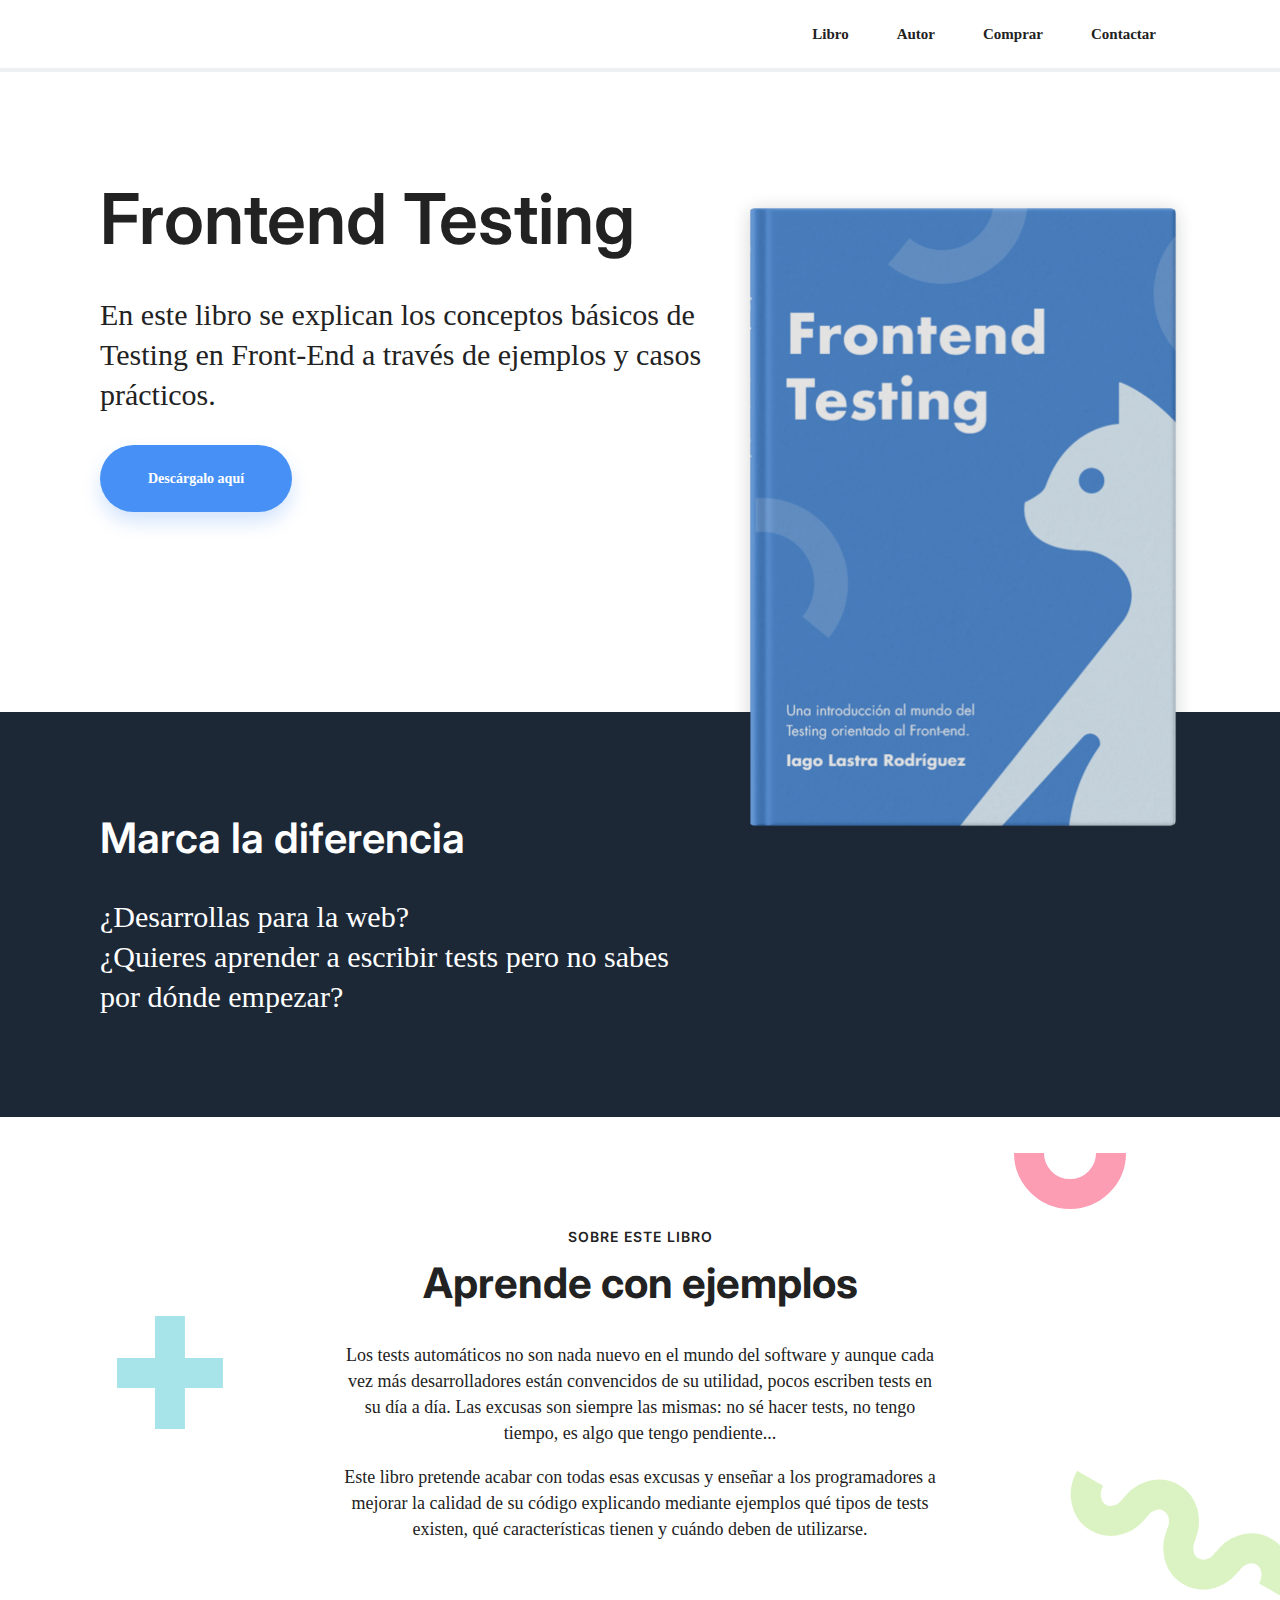
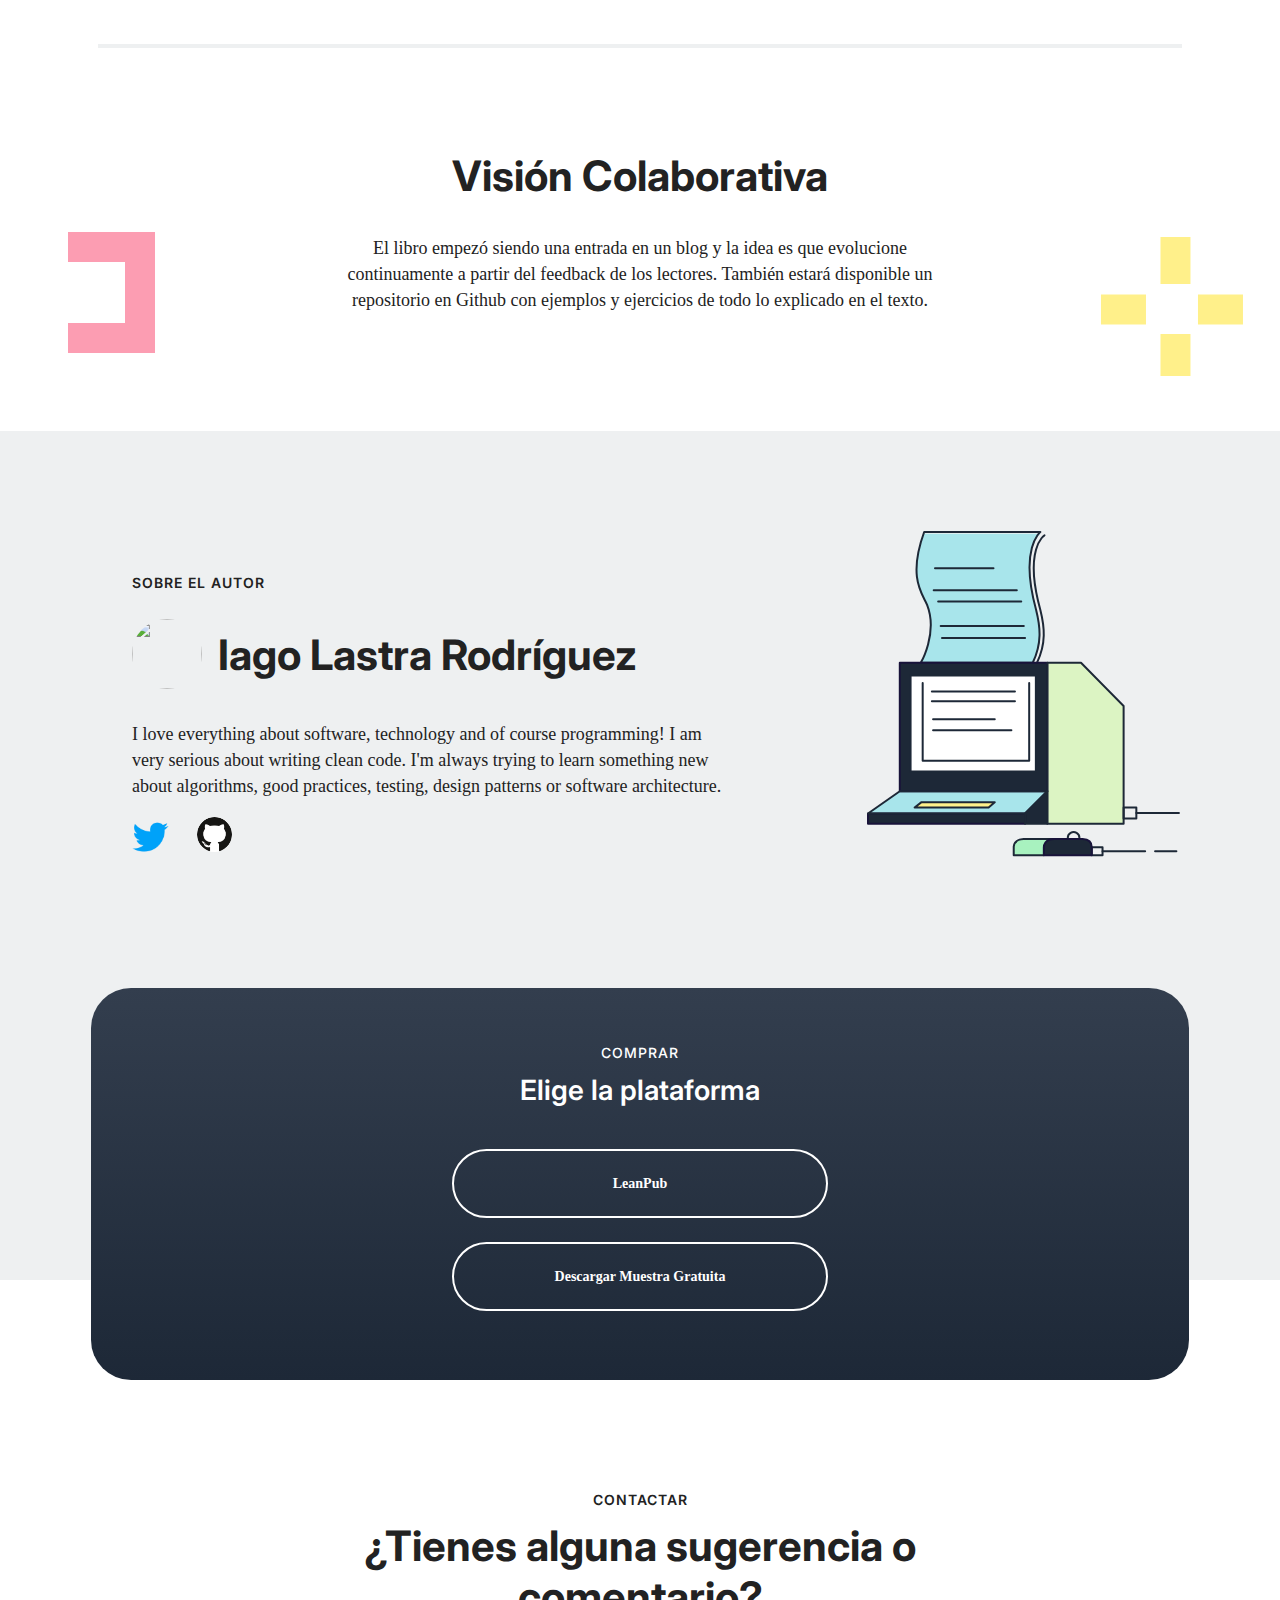
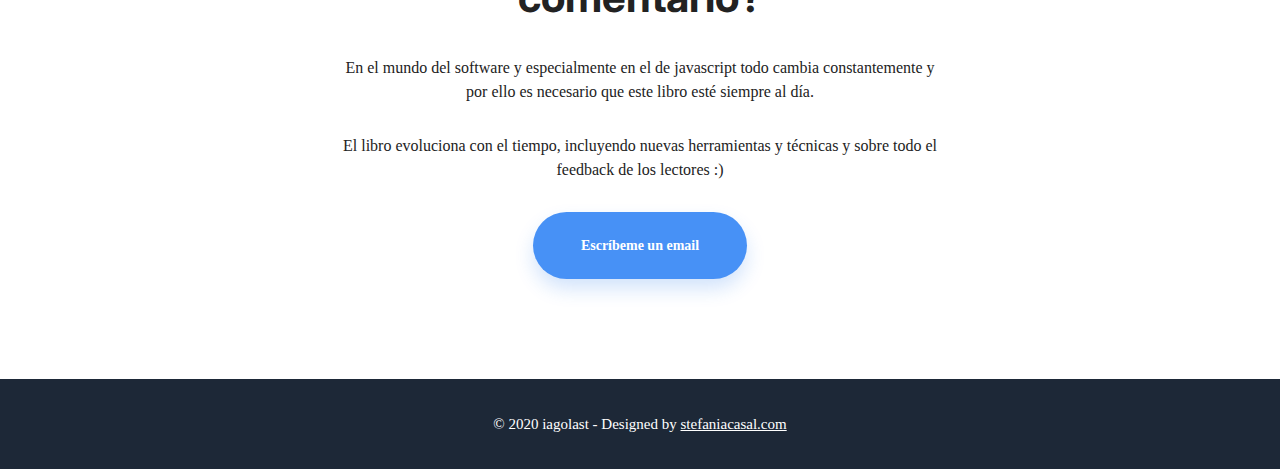
==== index.html @ b60ef5c8 "fix: Style issues" ====
<!DOCTYPE html>
<html lang="en">

<head>
    <meta charset="UTF-8">
    <meta name="viewport" content="width=device-width, initial-scale=1.0">
    <title>Frontend Testing</title>
    <link href="//allfont.es/allfont.css?fonts=futura-bold" rel="stylesheet" type="text/css" />
    <link href="//db.onlinewebfonts.com/c/331ec49c0d78e469c42c1d814dd45838?family=Avenir+Book" rel="stylesheet"
        type="text/css" />
    <link href="//fonts.googleapis.com/css2?family=Inter:wght@400;500;600;700&display=swap" rel="stylesheet">
    <meta name="description"
        content="¿Quieres aprender a escribir tests pero no sabes por dónde empezar? ¡Este es tu Libro!">
    <meta name=”robots” content="index, follow">

    <meta name="twitter:card" content="summary_large_image">
    <meta name="twitter:site" content="@iagolast">
    <meta name="twitter:creator" content="@iagolast">
    <meta name="twitter:title" content="Frontend Testing">
    <meta name="twitter:description"
        content="¿Quieres aprender a escribir tests pero no sabes por dónde empezar? ¡Este es tu Libro!">
    <meta name="twitter:image" content="/image.png">
    <meta name="theme-color" content="#24a855">
    <!--  -->
    <link rel="apple-touch-icon" sizes="57x57" href="/icons/apple-icon-57x57.png">
    <link rel="apple-touch-icon" sizes="60x60" href="/icons/apple-icon-60x60.png">
    <link rel="apple-touch-icon" sizes="72x72" href="/icons/apple-icon-72x72.png">
    <link rel="apple-touch-icon" sizes="76x76" href="/icons/apple-icon-76x76.png">
    <link rel="apple-touch-icon" sizes="114x114" href="/icons/apple-icon-114x114.png">
    <link rel="apple-touch-icon" sizes="120x120" href="/icons/apple-icon-120x120.png">
    <link rel="apple-touch-icon" sizes="144x144" href="/icons/apple-icon-144x144.png">
    <link rel="apple-touch-icon" sizes="152x152" href="/icons/apple-icon-152x152.png">
    <link rel="apple-touch-icon" sizes="180x180" href="/icons/apple-icon-180x180.png">
    <link rel="icon" type="image/png" sizes="192x192" href="/icons/android-icon-192x192.png">
    <link rel="icon" type="image/png" sizes="32x32" href="/icons/favicon-32x32.png">
    <link rel="icon" type="image/png" sizes="96x96" href="/icons/favicon-96x96.png">
    <link rel="icon" type="image/png" sizes="16x16" href="/icons/favicon-16x16.png">
    <!--  -->
    <meta property="og:title" content="Frontend Testing" />
    <meta property="og:site_name" content="Frontend Testing" />
    <meta property="og:description"
        content="¿Quieres aprender a escribir tests pero no sabes por dónde empezar? ¡Este es tu Libro!" />
    <meta property="og:image" content="/image.png">


    <style>
        body {
            position: relative;
            margin: 0;
            transition: all .2s;
        }

        header {
            border-bottom: 4px solid #EEF0F1;
        }

        header nav ul {
            padding: 0;
            margin: 0;
            display: flex;
            justify-content: flex-end;
            list-style: none;
        }

        header nav ul li a {
            color: #222;
            font-family: "Avenir Book";
            font-size: 12px;
            font-weight: 900;
            letter-spacing: 1px;
            line-height: 16px;
            padding: 24px;


        }

        section {
            color: #222;
            position: relative;
            padding: 100px 32px;
        }

        a {
            text-decoration: none;
            display: inline-block;
        }

        h2 {
            margin: 0;
            font-size: 28px;
            letter-spacing: 0;
            line-height: 34px;
            text-align: center;
            font-family: 'Inter', sans-serif;
            font-weight: 700
        }

        section.dark {
            background: #1D2837;
            color: #fff;
        }

        .wrapper {
            position: relative;
            margin: auto;
            max-width: 1080px;
        }

        section.light {
            color: #222;
            text-align: center;
        }

        section.light span {
            text-transform: uppercase;
            font-size: 14px;
            letter-spacing: 1px;
            line-height: 40px;
            font-weight: 600;
            font-family: 'Inter', sans-serif;
        }

        section.light h2 {
            font-family: 'Inter', sans-serif;
        }

        section.light p {
            font-family: "Avenir Book";
            font-size: 18px;
            font-weight: 300;
            letter-spacing: 0;
            line-height: 26px;
            text-align: center;
        }

        .First {
            text-align: center;
        }

        .First h1 {
            margin: 0;
            font-family: 'Inter', sans-serif;
            font-size: 50px;
            letter-spacing: 0;
            line-height: 60px;
            font-weight: 600;
        }

        .First_book {
            display: none;
        }

        .First p {
            font-family: "Avenir Book";
            font-size: 22px;
            font-weight: 300;
            letter-spacing: 0;
            line-height: 34px;
        }

        .First_Buttons {
            align-items: center;
            display: flex;
            justify-content: center;
        }

        .First_Button {
            border-radius: 54.5px;
            padding: 24px 48px;
            background-color: #4791F6;
            box-shadow: 0 10px 20px -1px rgba(20, 110, 233, 0.2);
            color: #FFFFFF;
            font-family: "Avenir Book";
            font-size: 14px;
            font-weight: 900;
            letter-spacing: 0;
            line-height: 19px;
        }

        .First_Button:hover {
            box-shadow: 0 10px 20px -1px rgba(20, 110, 233, 0.2);
        }

        .Second {
            padding-top: 0;
            text-align: center;
        }

        h2 {
            font-family: 'Inter', sans-serif;
            font-size: 42px;
            letter-spacing: 0;
            line-height: 51px;
            margin-bottom: 34px;
        }

        .Second_book {
            position: relative;
            top: -60px;
            max-width: 300px;
            margin: auto;
        }

        .Second_book img {
            display: block;
            margin: auto;
            width: 100%;
            height: auto;
        }

        .Second p {
            font-family: "Avenir Book";
            font-size: 16px;
            font-weight: 300;
            letter-spacing: 0;
            line-height: 24px;
            margin: 0;
        }

        .About img {
            display: none;
        }

        .About hr {
            margin: auto;
            max-width: 1080px;
            border: 2px solid #EEF0F1;
            margin: 102px auto;
        }

        .Author {
            background: #EEF0F1;
            color: #222;
            padding: 100px 0 0 0;
        }

        .Author .Info {
            padding: 32px;
        }

        .Author_data {
            display: flex;
            align-items: center;
            margin: 16px 0 32px 0;
        }

        .Author span {
            font-family: 'Inter', sans-serif;
            font-size: 14px;
            font-weight: 600;
            letter-spacing: 1px;
            line-height: 40px;
            text-transform: uppercase;
        }

        .Author_avatar {
            border-radius: 50%;
            display: inline-block;
            margin-right: 16px;
        }

        .Author_name {
            color: #222222;
            font-family: Inter;
            font-size: 42px;
            letter-spacing: 0;
            line-height: 53px;
            margin: auto 0;
        }

        .Author p {
            font-family: Avenir;
            font-size: 18px;
            font-weight: 300;
            letter-spacing: 0;
            line-height: 26px;
        }

        .Author img[src="img/info.svg"] {
            display: none;
        }

        .Author_social a {
            text-decoration: none;
            margin-right: 24px;
        }

        .Buy {
            padding: 45px 0;
            text-align: center;
            color: white;
            position: relative;
            max-width: 1098px;
            background: linear-gradient(180deg, #333E4E 0%, #1D2837 100%);
            margin: auto;
            bottom: -100px;
            z-index: 1;
        }

        .Buy span {
            text-transform: uppercase;

            font-size: 14px;
            letter-spacing: 1px;
            line-height: 40px;
            font-weight: 500;
        }

        .Buy h2 {
            font-family: 'Inter', sans-serif;
            font-size: 28px;
            letter-spacing: 0;
            line-height: 34px;
            font-weight: 600;
        }

        .Buy_buttons {
            margin-top: 42px;
        }

        .Buy_button {
            display: block;
            padding: 23px;
            border: 2px solid #FFFFFF;
            border-radius: 54.5px;
            color: #FFFFFF;
            font-family: Avenir;
            font-size: 14px;
            font-weight: 600;
            letter-spacing: 0;
            line-height: 19px;
            cursor: pointer;
            margin: 24px auto;
            max-width: 240px;
        }

        .Contact {
            padding-top: 200px;
            text-align: center;
        }

        .Contact span {
            display: block;
            text-transform: uppercase;
            font-size: 14px;
            letter-spacing: 1px;
            line-height: 40px;
            font-weight: 600;
            font-family: 'Inter', sans-serif;
        }

        .Contact p {
            font-family: "Avenir Book";
            font-size: 16px;
            font-weight: 300;
            letter-spacing: 0;
            line-height: 24px;
            margin: 30px auto;
        }

        footer {
            color: #fff;
            background: #1D2837;
            text-align: center;
            padding: 32px;
            font-family: Avenir;
            font-size: 15px;
            font-weight: 300;
            letter-spacing: 0;
            line-height: 26px;
        }

        footer a {
            color: #fff;
            text-decoration: underline;
        }

        @media all and (min-width: 1100px) {
            section {
                padding: 100px 48px;
            }

            .column {
                max-width: 600px;
            }

            header nav ul li a {
                font-size: 15px;
                font-weight: 900;
                letter-spacing: 0;
                line-height: 20px;
            }

            .First {
                text-align: left;
                padding-bottom: 100px;
            }

            .First h1 {
                font-size: 70px;
                line-height: 93px;
            }

            .First_Buttons {
                justify-content: flex-start;
            }

            .First {
                position: relative;
                /* display: flex; */
            }

            .First h1 {
                margin: 0;
            }

            .First p {
                font-size: 30px;
                line-height: 40px;
            }

            .First_info {
                max-width: 620px;
            }

            .First_book {
                display: flex;
                justify-content: center;
                flex: 1;
                margin: auto;
                position: absolute;
                top: 50px;
                right: 0;
                z-index: 1;
                max-width: 466px;
                margin: -16px;
            }

            .First_book img {
                display: block;
                margin: -16px;
                width: 100%;
                height: auto;
            }

            .Second {
                padding-top: 100px;
                text-align: left;
            }

            .Second h2 {
                text-align: left;
                font-weight: 600;
                font-size: 42px;
                line-height: 51px;
            }

            .Second p {
                font-size: 30px;
                font-weight: 300;
                letter-spacing: 0;
                line-height: 40px;
            }

            .Second_book {
                display: none;
            }

            .Author {
                padding: 100px 0 0 0;
            }

            .Buy {
                border-radius: 40px;
            }

            .About .column {
                margin: auto;
            }

            .About .wrapper {
                position: relative;
            }

            .About img {
                display: initial;
                position: absolute;
            }

            .About img[src="img/1.svg"] {
                right: -128px;
                bottom: -64px;
            }

            .About img[src="img/2.svg"] {
                top: -64px;
                right: 54px;
            }

            .About img[src="img/3.svg"] {
                left: 16px;
                top: 30%;
            }

            .About img[src="img/4.svg"] {
                left: -32px;
                top: 50%;
            }

            .About img[src="img/5.svg"] {
                right: -64px;
                bottom: -64px;
            }

            .Buy_button {
                padding: 23px 66px;
            }

            .Author img[src="img/info.svg"] {
                display: initial;
                position: absolute;
                right: 0;
                top: 0;
            }
        }
    </style>
</head>

<body>
    <header>
        <nav class="wrapper">
            <ul>
                <li><a href="#libro">Libro</a></li>
                <li><a href="#autor">Autor</a></li>
                <li><a href="#comprar">Comprar</a></li>
                <li><a href="#contactar">Contactar</a></li>
            </ul>
        </nav>
    </header>
    <!-- First -->
    <section id="libro" class="First">
        <div class="First wrapper">
            <div class="First_info">
                <h1> Frontend Testing</h1>
                <p>
                    En este libro se explican los conceptos básicos de Testing en Front-End a través de ejemplos y casos
                    prácticos.
                </p>
                <div class="First_Buttons">
                    <a href="//leanpub.com/frontend-testing" target="_blank" class="First_Button">
                        Descárgalo aquí
                    </a>
                </div>
                <div class="First_book">
                    <img width="466" height="656" src="img/coverx2.png" alt="" />
                </div>
            </div>
    </section>
    <!--  -->
    <section class="Second dark">
        <div class="wrapper">
            <div class="column">
                <div class="Second_book">
                    <img width="466" height="656" src="img/coverx2.png" alt="" />
                </div>

                <h2>Marca la diferencia</h2>
                <p>
                    ¿Desarrollas para la web?
                </p>

                <p>
                    ¿Quieres aprender a escribir tests pero no sabes por dónde empezar?
                </p>
            </div>
        </div>
    </section>
    <!-- About -->
    <section class="About light">
        <!--  -->
        <div class="wrapper">
            <div class="column">
                <span> Sobre este libro</span>
                <h2>
                    Aprende con ejemplos
                </h2>

                <p>
                    Los tests automáticos no son nada nuevo en el mundo del software y aunque cada vez más
                    desarrolladores
                    están
                    convencidos de su utilidad, pocos escriben tests en su día a día. Las excusas son siempre las
                    mismas: no
                    sé
                    hacer tests, no tengo tiempo, es algo que tengo pendiente...
                </p>

                <p>
                    Este libro pretende acabar con todas esas excusas y enseñar a los programadores a mejorar la calidad
                    de su código explicando mediante ejemplos qué tipos de tests existen, qué características tienen y
                    cuándo
                    deben de utilizarse.
                </p>

                <img src="img/1.svg" alt="" />
                <img src="img/2.svg" alt="" />
                <img src="img/3.svg" alt="" />

            </div>
        </div>
        <hr>
        <!--  -->
        <div class="wrapper">
            <div class="column">
                <h2>Visión Colaborativa</h2>
                <p>
                    El libro empezó siendo una entrada en un blog y la idea es que evolucione continuamente a partir del
                    feedback de los lectores. También estará disponible un repositorio en Github con ejemplos y
                    ejercicios
                    de todo lo explicado en el texto.
                </p>

                <img src="img/4.svg" alt="" />
                <img src="img/5.svg" alt="" />
            </div>
        </div>
    </section>
    <!-- Author -->
    <section id="autor" class="Author">
        <div class="wrapper">
            <div class="Info column">
                <span> Sobre el Autor</span>
                <div class="Author_data">
                    <img width="70" height="70" alt="" class="Author_avatar"
                        src="https://pbs.twimg.com/profile_images/1237886646369976321/Y-3wc_KP_400x400.jpg" />
                    <h2 class="Author_name"> Iago Lastra Rodríguez</h2>
                </div>
                <p>
                    I love everything about software, technology and of course programming! I am very serious about
                    writing clean code. I'm always trying to learn something new about algorithms, good practices,
                    testing, design patterns or software architecture.
                </p>
                <div class="Author_social">
                    <a target="_blank" href="//twitter.com/iagolast">
                        <img alt="Twitter" src="img/twitter.svg" />
                    </a>
                    <a target="_blank" href="//iagolast.github.io">
                        <img alt="Github" src="img/github.svg" />
                    </a>
                </div>
            </div>
            <img src="img/info.svg" alt="" />
        </div>

        <div id="comprar" class="Buy">
            <span> Comprar </span>
            <h2> Elige la plataforma</h2>
            <div class="Buy_buttons">
                <!-- <a class="Buy_button"> Amazon (Comming soon)</a> -->
                <a href="//leanpub.com/frontend-testing" target="_blank" class="Buy_button"> LeanPub</a>
                <a href="http://samples.leanpub.com/frontend-testing-sample.pdf" class="Buy_button">
                    Descargar Muestra Gratuita
                </a>
            </div>
        </div>
    </section>
    <!--  -->
    <section id="contactar" class="Contact">
        <div class="wrapper column">
            <span> Contactar </span>
            <h2>
                ¿Tienes alguna sugerencia o comentario?
            </h2>
            <p>
                En el mundo del software y especialmente en el de javascript todo cambia constantemente y por ello es
                necesario que este libro esté siempre al día.
            </p>

            <p>
                El libro evoluciona con el tiempo, incluyendo nuevas herramientas y técnicas y sobre todo el feedback de
                los lectores :)
            </p>
            <a class="First_Button" href="mailto:info@frontend-testing.org"> Escríbeme un email </a>
        </div>
    </section>

    <footer>
        <span> © 2020 iagolast - </span>
        <span>
            Designed by
            <a href="//stefaniacasal.com" target="_blank"> stefaniacasal.com</a>
        </span>

    </footer>


</body>

</html>
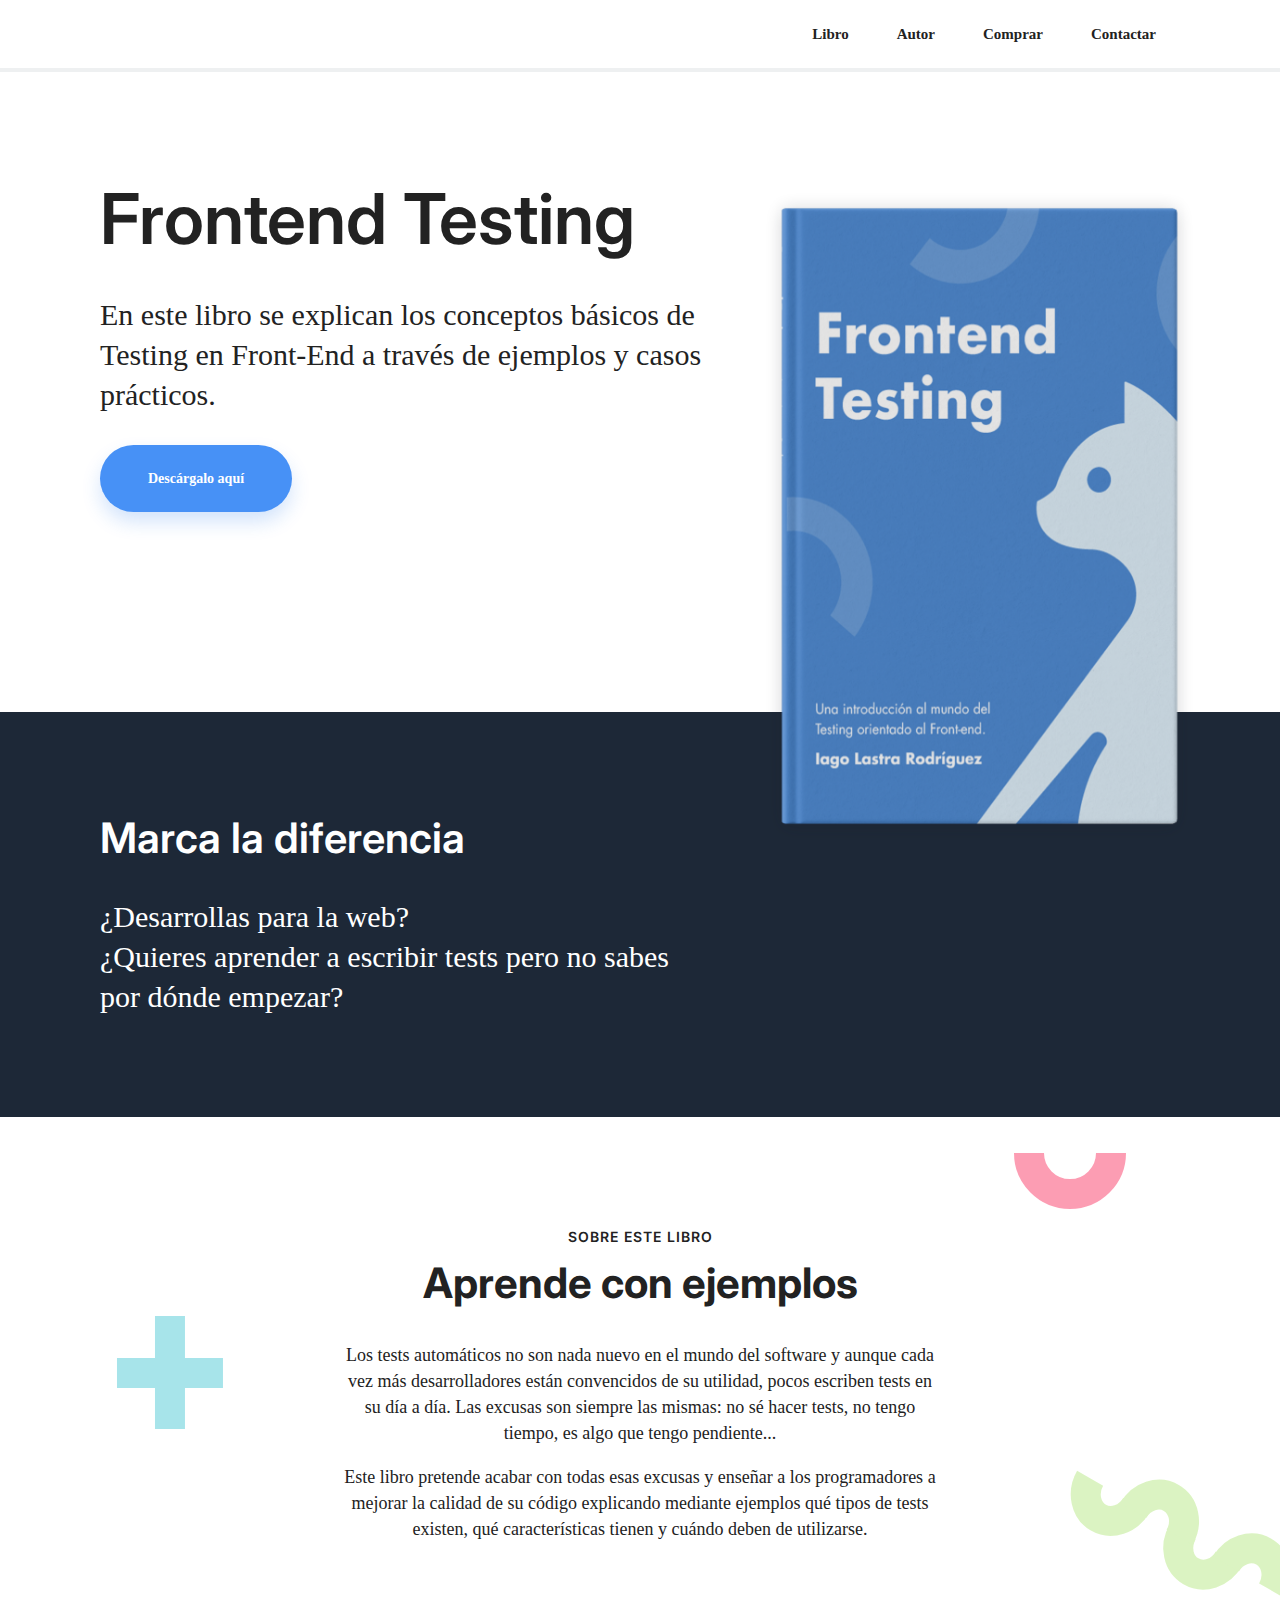
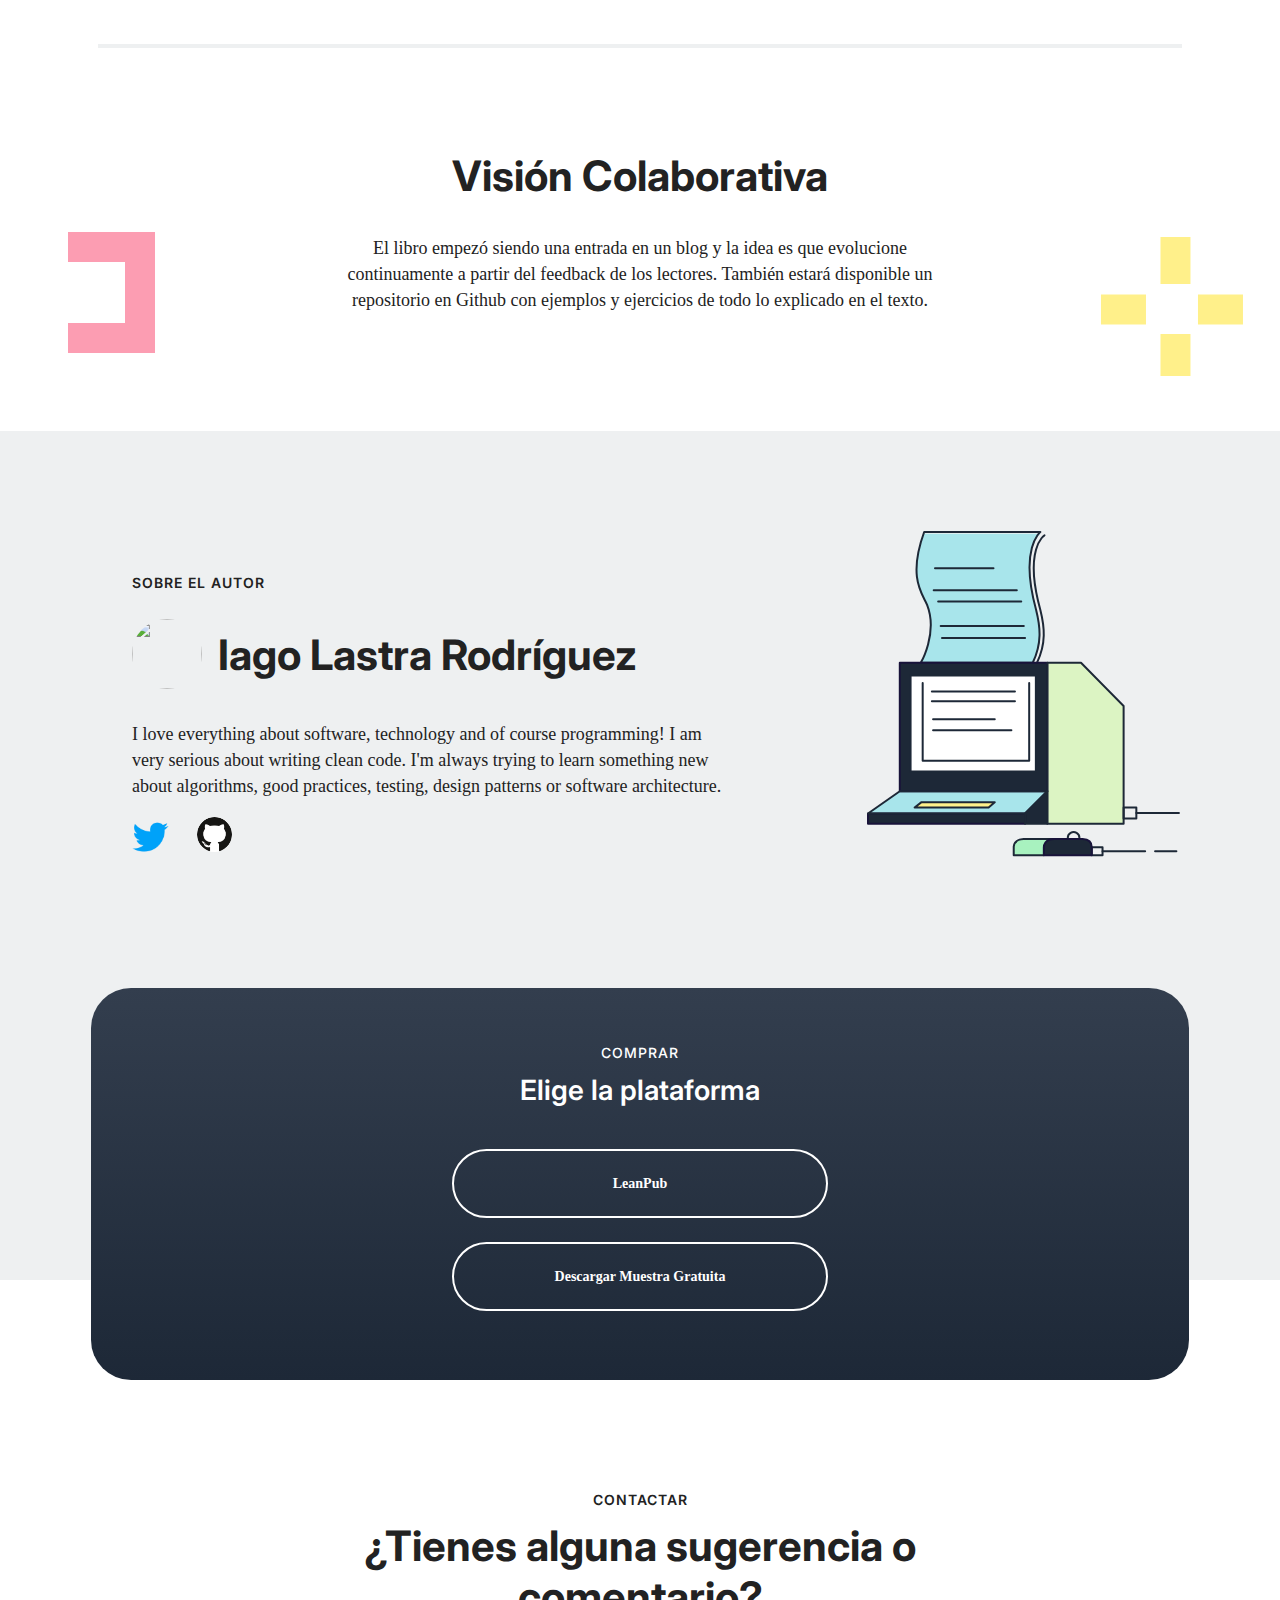
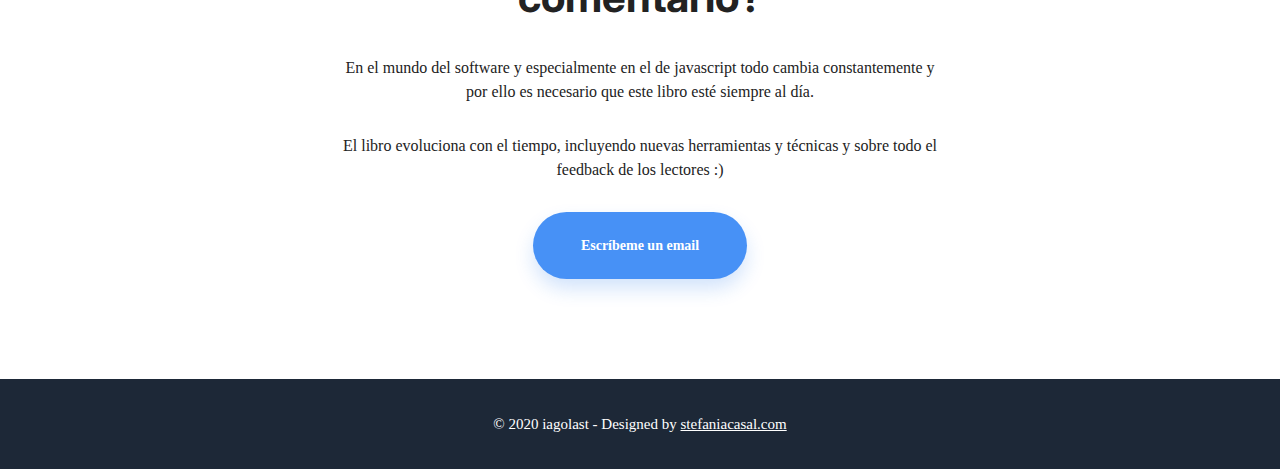
==== commit fc67a04c: "fix: Preview book" ====
--- a/index.html
+++ b/index.html
@@ -5,7 +5,7 @@
     <meta charset="UTF-8">
     <meta name="viewport" content="width=device-width, initial-scale=1.0">
     <title>Frontend Testing</title>
-    <link href="//allfont.es/allfont.css?fonts=futura-bold" rel="stylesheet" type="text/css" />
+    <link href="https://allfont.es/allfont.css?fonts=futura-bold" rel="stylesheet" type="text/css" />
     <link href="//db.onlinewebfonts.com/c/331ec49c0d78e469c42c1d814dd45838?family=Avenir+Book" rel="stylesheet"
         type="text/css" />
     <link href="//fonts.googleapis.com/css2?family=Inter:wght@400;500;600;700&display=swap" rel="stylesheet">
@@ -19,7 +19,7 @@
     <meta name="twitter:title" content="Frontend Testing">
     <meta name="twitter:description"
         content="¿Quieres aprender a escribir tests pero no sabes por dónde empezar? ¡Este es tu Libro!">
-    <meta name="twitter:image" content="/image.png">
+    <meta name="twitter:image" content="https://frontend-testing.org/image.png">
     <meta name="theme-color" content="#24a855">
     <!--  -->
     <link rel="apple-touch-icon" sizes="57x57" href="/icons/apple-icon-57x57.png">
@@ -40,7 +40,7 @@
     <meta property="og:site_name" content="Frontend Testing" />
     <meta property="og:description"
         content="¿Quieres aprender a escribir tests pero no sabes por dónde empezar? ¡Este es tu Libro!" />
-    <meta property="og:image" content="/image.png">
+    <meta property="og:image" content="https://frontend-testing.org/image.png">
 
 
     <style>
@@ -440,7 +440,6 @@
                 display: block;
                 margin: -16px;
                 width: 100%;
-                height: auto;
             }
 
             .Second {
@@ -547,7 +546,7 @@
                     prácticos.
                 </p>
                 <div class="First_Buttons">
-                    <a href="//leanpub.com/frontend-testing" target="_blank" class="First_Button">
+                    <a href="//leanpub.com/frontend-testing" rel="noopener" target="_blank" class="First_Button">
                         Descárgalo aquí
                     </a>
                 </div>
@@ -641,10 +640,10 @@
                     testing, design patterns or software architecture.
                 </p>
                 <div class="Author_social">
-                    <a target="_blank" href="//twitter.com/iagolast">
+                    <a rel="noopener" target="_blank" href="//twitter.com/iagolast">
                         <img alt="Twitter" src="img/twitter.svg" />
                     </a>
-                    <a target="_blank" href="//iagolast.github.io">
+                    <a rel="noopener" target="_blank" href="//iagolast.github.io">
                         <img alt="Github" src="img/github.svg" />
                     </a>
                 </div>
@@ -657,8 +656,8 @@
             <h2> Elige la plataforma</h2>
             <div class="Buy_buttons">
                 <!-- <a class="Buy_button"> Amazon (Comming soon)</a> -->
-                <a href="//leanpub.com/frontend-testing" target="_blank" class="Buy_button"> LeanPub</a>
-                <a href="http://samples.leanpub.com/frontend-testing-sample.pdf" class="Buy_button">
+                <a rel="noopener" href="//leanpub.com/frontend-testing" target="_blank" class="Buy_button"> LeanPub</a>
+                <a rel="noopener" href="http://samples.leanpub.com/frontend-testing-sample.pdf" class="Buy_button">
                     Descargar Muestra Gratuita
                 </a>
             </div>
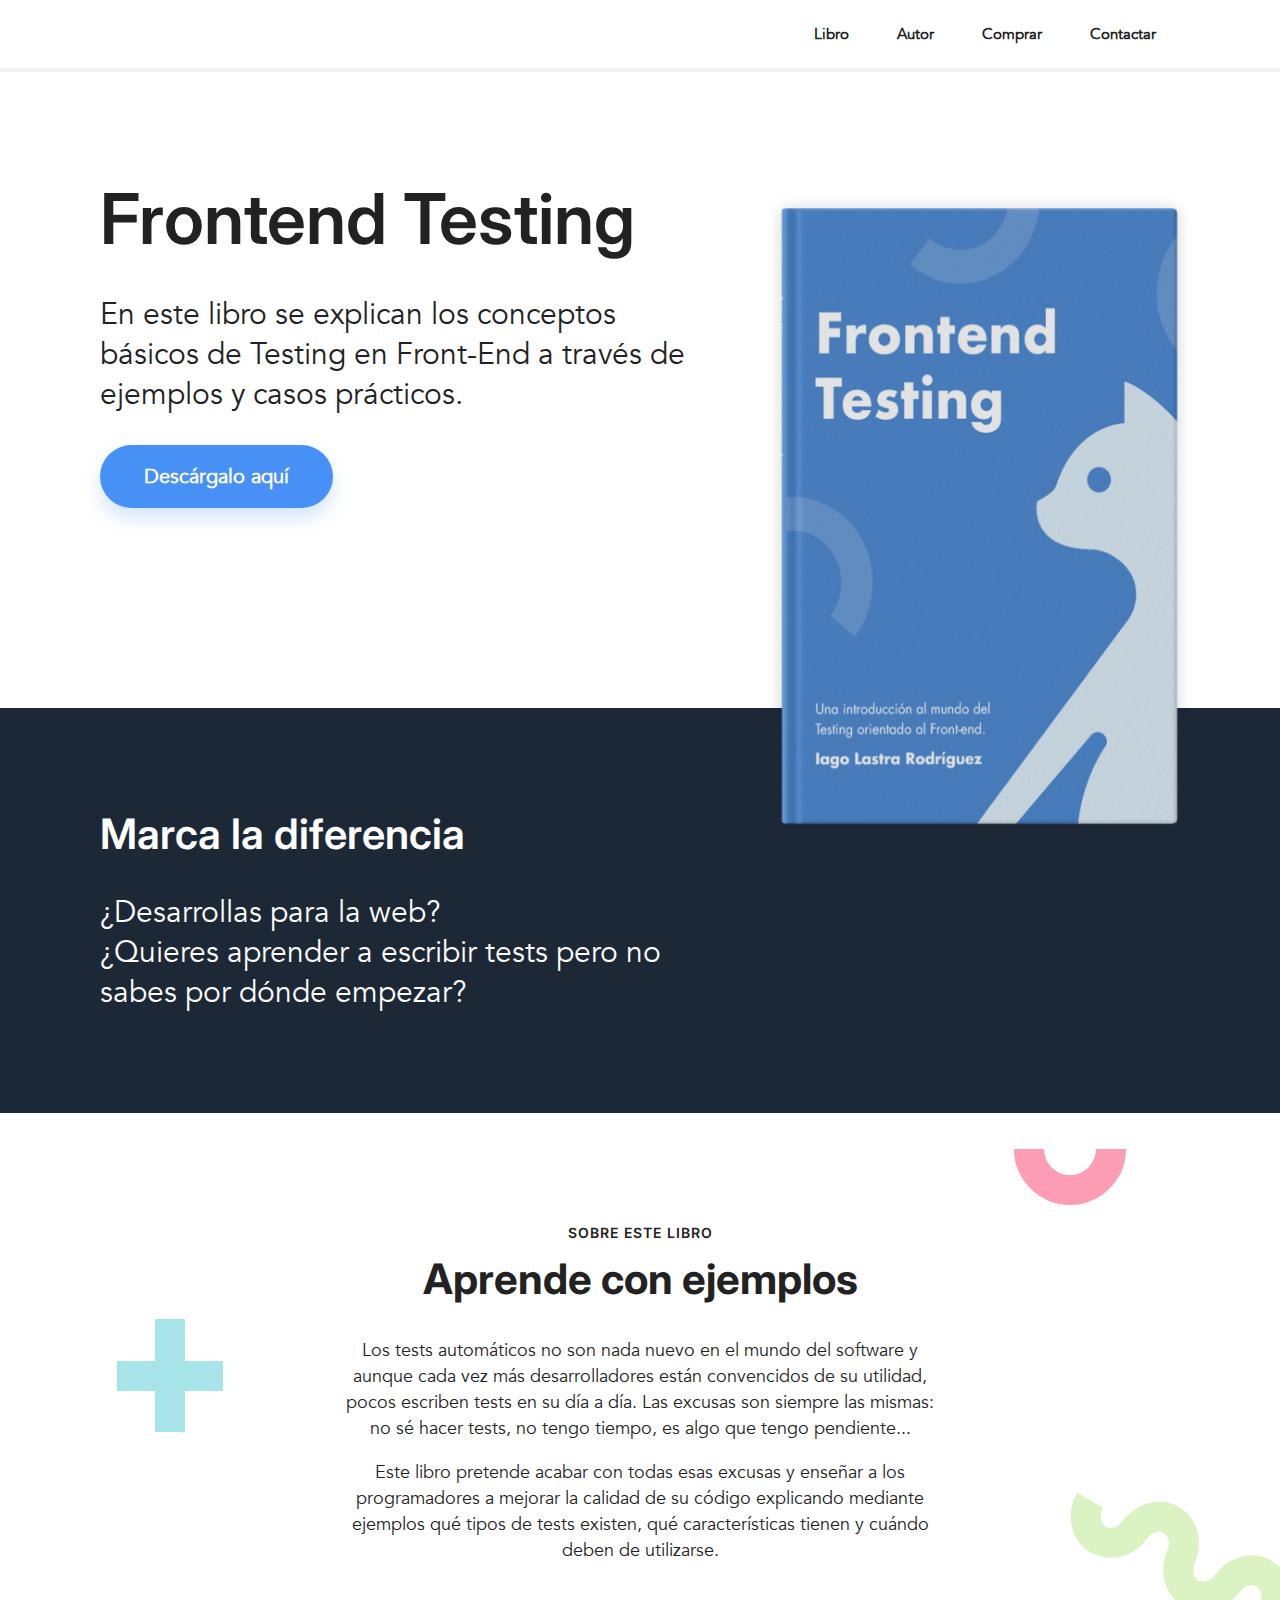
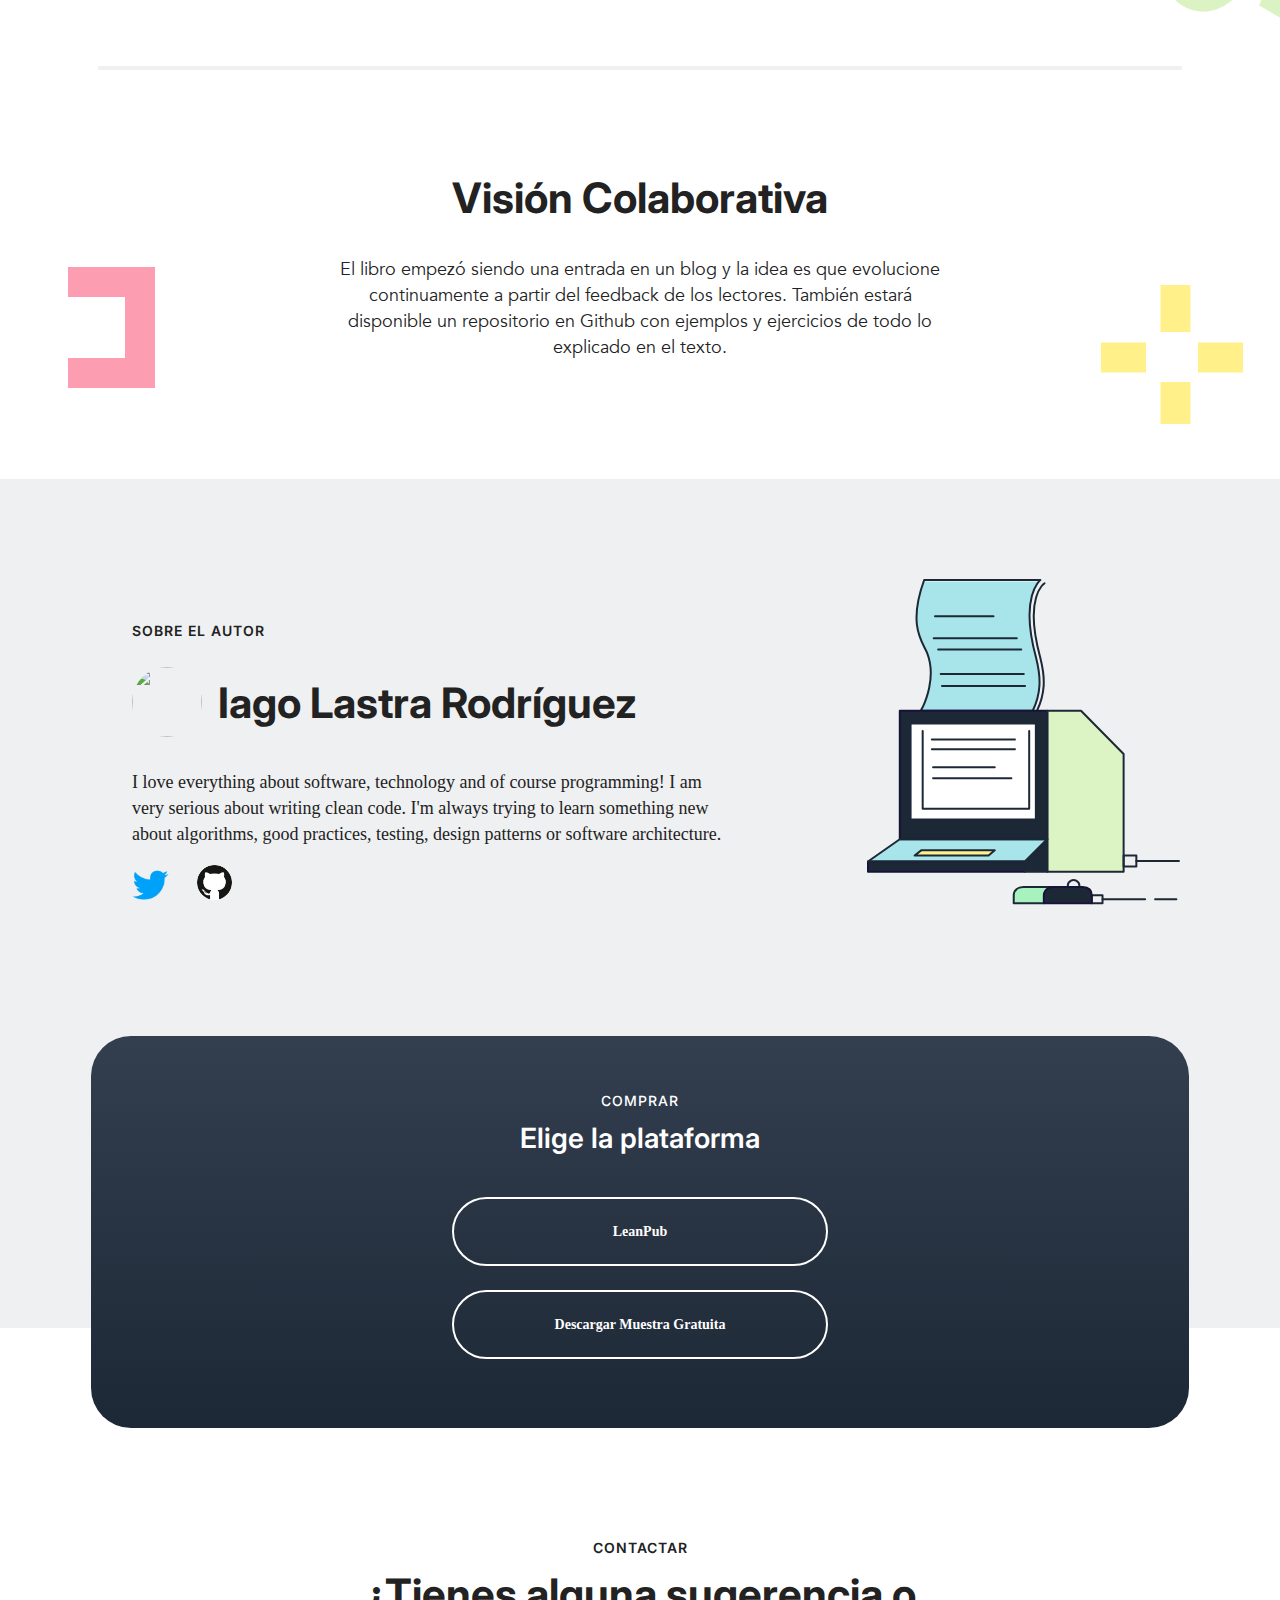
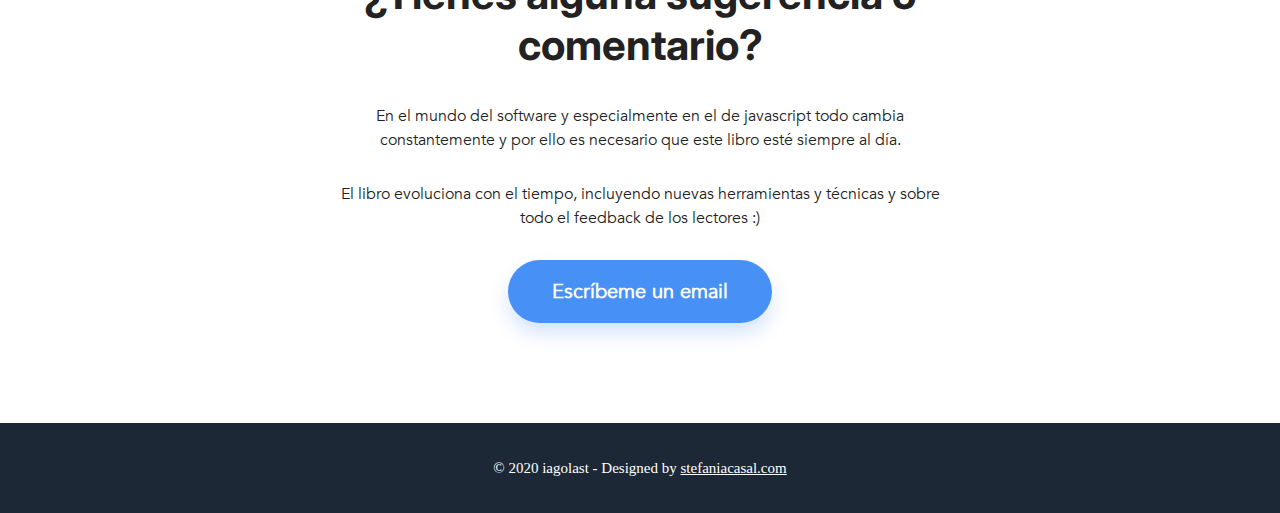
==== commit 33f93c87: "fix: Performance" ====
--- a/index.html
+++ b/index.html
@@ -5,10 +5,9 @@
     <meta charset="UTF-8">
     <meta name="viewport" content="width=device-width, initial-scale=1.0">
     <title>Frontend Testing</title>
-    <link href="https://allfont.es/allfont.css?fonts=futura-bold" rel="stylesheet" type="text/css" />
-    <link href="//db.onlinewebfonts.com/c/331ec49c0d78e469c42c1d814dd45838?family=Avenir+Book" rel="stylesheet"
-        type="text/css" />
-    <link href="//fonts.googleapis.com/css2?family=Inter:wght@400;500;600;700&display=swap" rel="stylesheet">
+    <link rel="preload" href="img/coverx2.png" as="image" />
+    <link href="fonts/Avenir.css" rel="stylesheet" type="text/css" />
+    <link href="https://fonts.googleapis.com/css2?family=Inter:wght@400;500;600;700&display=swap" rel="stylesheet">
     <meta name="description"
         content="¿Quieres aprender a escribir tests pero no sabes por dónde empezar? ¡Este es tu Libro!">
     <meta name=”robots” content="index, follow">
@@ -166,12 +165,12 @@
 
         .First_Button {
             border-radius: 54.5px;
-            padding: 24px 48px;
+            padding: 22px 44px;
             background-color: #4791F6;
             box-shadow: 0 10px 20px -1px rgba(20, 110, 233, 0.2);
             color: #FFFFFF;
             font-family: "Avenir Book";
-            font-size: 14px;
+            font-size: 20px;
             font-weight: 900;
             letter-spacing: 0;
             line-height: 19px;
@@ -546,7 +545,7 @@
                     prácticos.
                 </p>
                 <div class="First_Buttons">
-                    <a href="//leanpub.com/frontend-testing" rel="noopener" target="_blank" class="First_Button">
+                    <a href="https://leanpub.com/frontend-testing" rel="noopener" target="_blank" class="First_Button">
                         Descárgalo aquí
                     </a>
                 </div>
@@ -601,9 +600,9 @@
                     deben de utilizarse.
                 </p>
 
-                <img src="img/1.svg" alt="" />
-                <img src="img/2.svg" alt="" />
-                <img src="img/3.svg" alt="" />
+                <img loading="lazy" src="img/1.svg" alt="" />
+                <img loading="lazy" src="img/2.svg" alt="" />
+                <img loading="lazy" src="img/3.svg" alt="" />
 
             </div>
         </div>
@@ -619,8 +618,8 @@
                     de todo lo explicado en el texto.
                 </p>
 
-                <img src="img/4.svg" alt="" />
-                <img src="img/5.svg" alt="" />
+                <img loading="lazy" src="img/4.svg" alt="" />
+                <img loading="lazy" src="img/5.svg" alt="" />
             </div>
         </div>
     </section>
@@ -630,7 +629,7 @@
             <div class="Info column">
                 <span> Sobre el Autor</span>
                 <div class="Author_data">
-                    <img width="70" height="70" alt="" class="Author_avatar"
+                    <img loading="lazy" width="70" height="70" alt="" class="Author_avatar"
                         src="https://pbs.twimg.com/profile_images/1237886646369976321/Y-3wc_KP_400x400.jpg" />
                     <h2 class="Author_name"> Iago Lastra Rodríguez</h2>
                 </div>
@@ -640,15 +639,15 @@
                     testing, design patterns or software architecture.
                 </p>
                 <div class="Author_social">
-                    <a rel="noopener" target="_blank" href="//twitter.com/iagolast">
-                        <img alt="Twitter" src="img/twitter.svg" />
+                    <a rel="noopener" target="_blank" href="https://twitter.com/iagolast">
+                        <img width="37" height="30" loading="lazy" alt="Twitter" src="img/twitter.svg" />
                     </a>
-                    <a rel="noopener" target="_blank" href="//iagolast.github.io">
-                        <img alt="Github" src="img/github.svg" />
+                    <a rel="noopener" target="_blank" href="https://iagolast.github.io">
+                        <img width="35" height="35" alt="Github" src="img/github.svg" />
                     </a>
                 </div>
             </div>
-            <img src="img/info.svg" alt="" />
+            <img loading="lazy" src="img/info.svg" alt="" />
         </div>
 
         <div id="comprar" class="Buy">
@@ -656,8 +655,8 @@
             <h2> Elige la plataforma</h2>
             <div class="Buy_buttons">
                 <!-- <a class="Buy_button"> Amazon (Comming soon)</a> -->
-                <a rel="noopener" href="//leanpub.com/frontend-testing" target="_blank" class="Buy_button"> LeanPub</a>
-                <a rel="noopener" href="http://samples.leanpub.com/frontend-testing-sample.pdf" class="Buy_button">
+                <a rel="noopener" href="https://leanpub.com/frontend-testing" target="_blank" class="Buy_button"> LeanPub</a>
+                <a rel="noopener" href="https://samples.leanpub.com/frontend-testing-sample.pdf" class="Buy_button">
                     Descargar Muestra Gratuita
                 </a>
             </div>
@@ -687,7 +686,7 @@
         <span> © 2020 iagolast - </span>
         <span>
             Designed by
-            <a href="//stefaniacasal.com" target="_blank"> stefaniacasal.com</a>
+            <a rel="noopener noreferrer" href="https://stefaniacasal.com" target="_blank"> stefaniacasal.com</a>
         </span>
 
     </footer>
--- a/fonts/Avenir.css
+++ b/fonts/Avenir.css
@@ -0,0 +1,7 @@
+@font-face {
+  font-family: "Avenir Book";
+  font-display: swap;
+  src: url("./avenir.eot") format("embedded-opentype"),
+    url("./avenir.woff2") format("woff2"), url("./avenir.woff") format("woff"),
+    url("./avenir.ttf") format("truetype");
+}
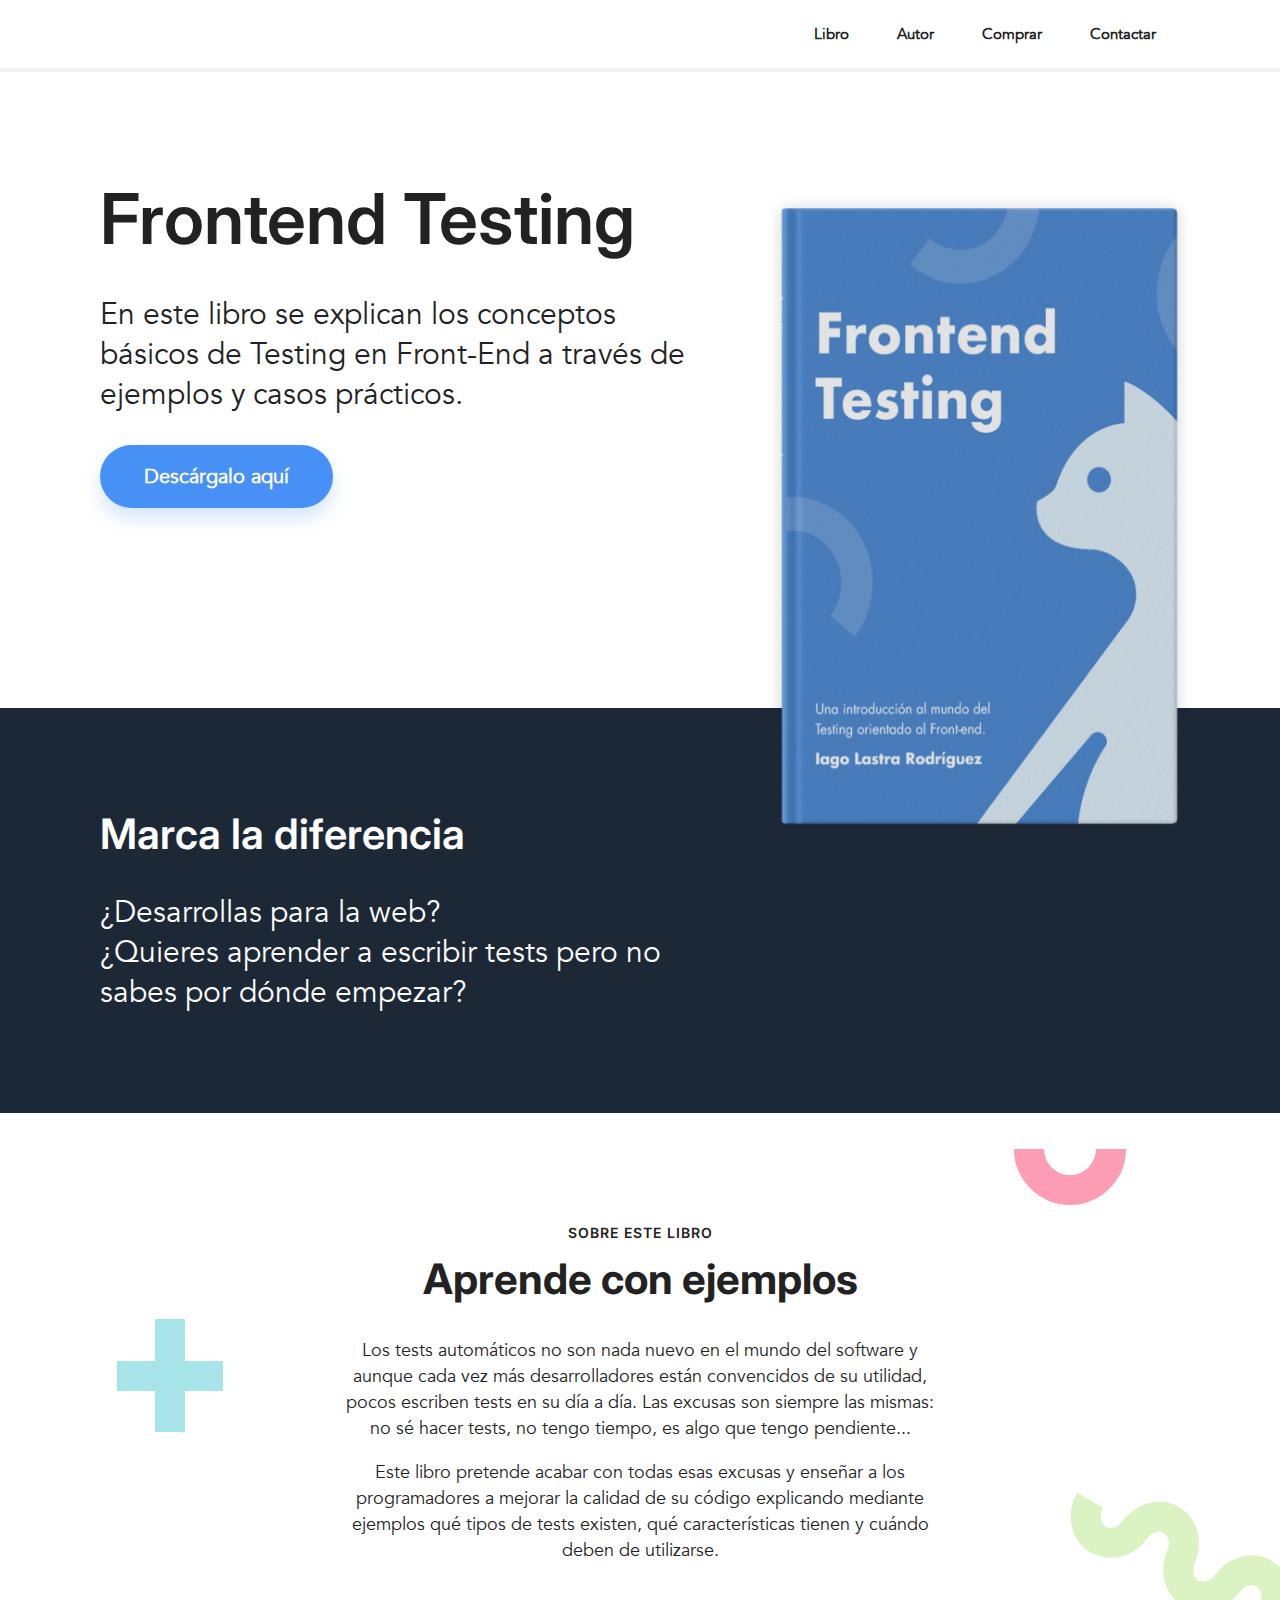
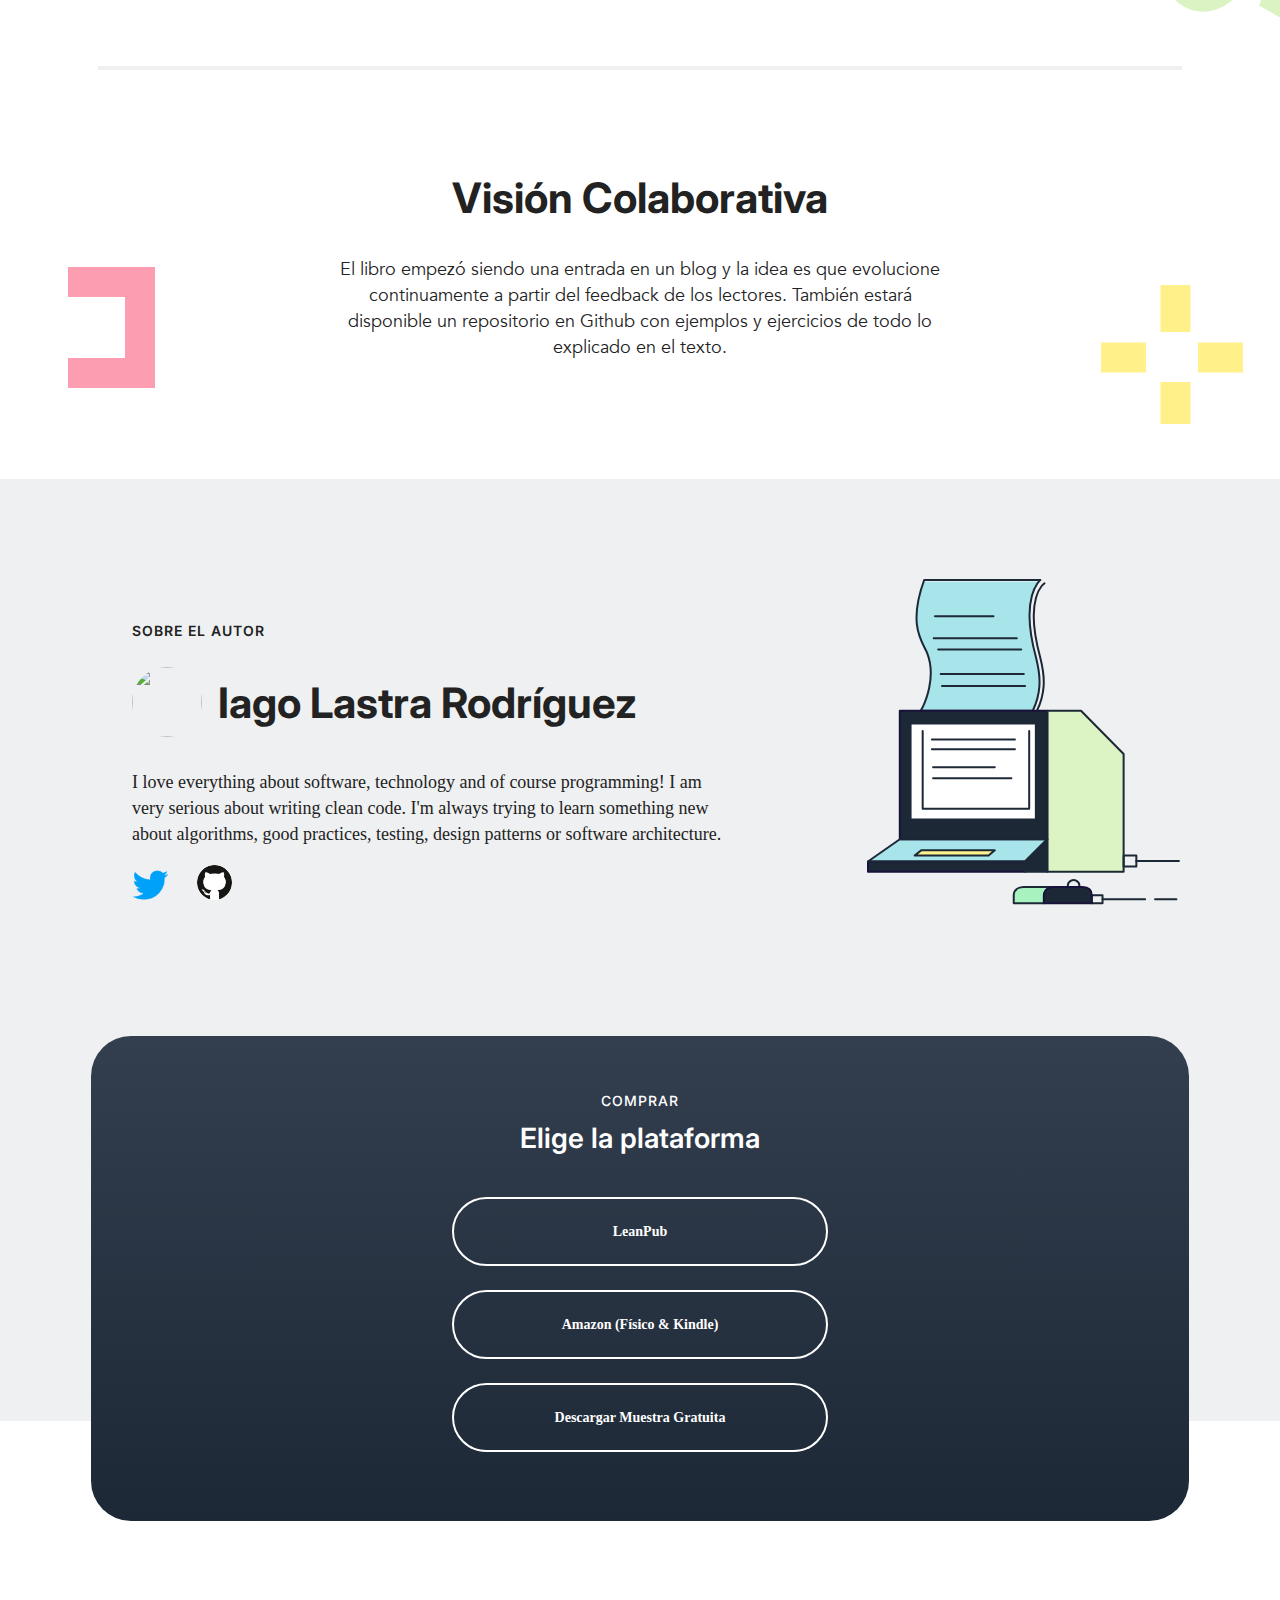
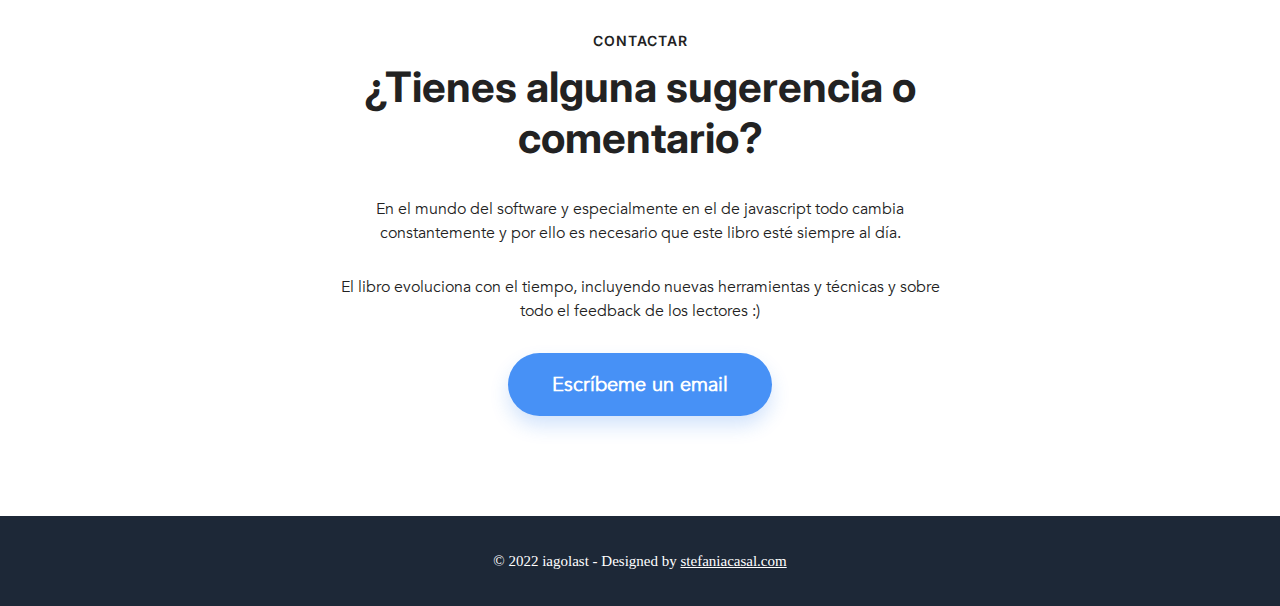
==== commit 245a11ef: "feat: Add blog" ====
--- a/index.html
+++ b/index.html
@@ -11,7 +11,6 @@
     <meta name="description"
         content="¿Quieres aprender a escribir tests pero no sabes por dónde empezar? ¡Este es tu Libro!">
     <meta name=”robots” content="index, follow">
-
     <meta name="twitter:card" content="summary_large_image">
     <meta name="twitter:site" content="@iagolast">
     <meta name="twitter:creator" content="@iagolast">
@@ -20,7 +19,6 @@
         content="¿Quieres aprender a escribir tests pero no sabes por dónde empezar? ¡Este es tu Libro!">
     <meta name="twitter:image" content="https://frontend-testing.org/image.png">
     <meta name="theme-color" content="#24a855">
-    <!--  -->
     <link rel="apple-touch-icon" sizes="57x57" href="/icons/apple-icon-57x57.png">
     <link rel="apple-touch-icon" sizes="60x60" href="/icons/apple-icon-60x60.png">
     <link rel="apple-touch-icon" sizes="72x72" href="/icons/apple-icon-72x72.png">
@@ -34,13 +32,11 @@
     <link rel="icon" type="image/png" sizes="32x32" href="/icons/favicon-32x32.png">
     <link rel="icon" type="image/png" sizes="96x96" href="/icons/favicon-96x96.png">
     <link rel="icon" type="image/png" sizes="16x16" href="/icons/favicon-16x16.png">
-    <!--  -->
     <meta property="og:title" content="Frontend Testing" />
     <meta property="og:site_name" content="Frontend Testing" />
     <meta property="og:description"
         content="¿Quieres aprender a escribir tests pero no sabes por dónde empezar? ¡Este es tu Libro!" />
     <meta property="og:image" content="https://frontend-testing.org/image.png">
-
 
     <style>
         body {
@@ -630,7 +626,7 @@
                 <span> Sobre el Autor</span>
                 <div class="Author_data">
                     <img loading="lazy" width="70" height="70" alt="" class="Author_avatar"
-                        src="https://pbs.twimg.com/profile_images/1237886646369976321/Y-3wc_KP_400x400.jpg" />
+                        src="https://github.com/iagolast.png" />
                     <h2 class="Author_name"> Iago Lastra Rodríguez</h2>
                 </div>
                 <p>
@@ -655,7 +651,13 @@
             <h2> Elige la plataforma</h2>
             <div class="Buy_buttons">
                 <!-- <a class="Buy_button"> Amazon (Comming soon)</a> -->
-                <a rel="noopener" href="https://leanpub.com/frontend-testing" target="_blank" class="Buy_button"> LeanPub</a>
+                <a rel="noopener" href="https://leanpub.com/frontend-testing" target="_blank" class="Buy_button">
+                    LeanPub</a>
+
+                <a rel="noopener" href="https://www.amazon.es/Frontend-Testing-Iago-Lastra/dp/B0959MMDCQ"
+                    target="_blank" class="Buy_button">
+                    Amazon (Físico & Kindle)</a>
+
                 <a rel="noopener" href="https://samples.leanpub.com/frontend-testing-sample.pdf" class="Buy_button">
                     Descargar Muestra Gratuita
                 </a>
@@ -683,7 +685,7 @@
     </section>
 
     <footer>
-        <span> © 2020 iagolast - </span>
+        <span> © 2022 iagolast - </span>
         <span>
             Designed by
             <a rel="noopener noreferrer" href="https://stefaniacasal.com" target="_blank"> stefaniacasal.com</a>
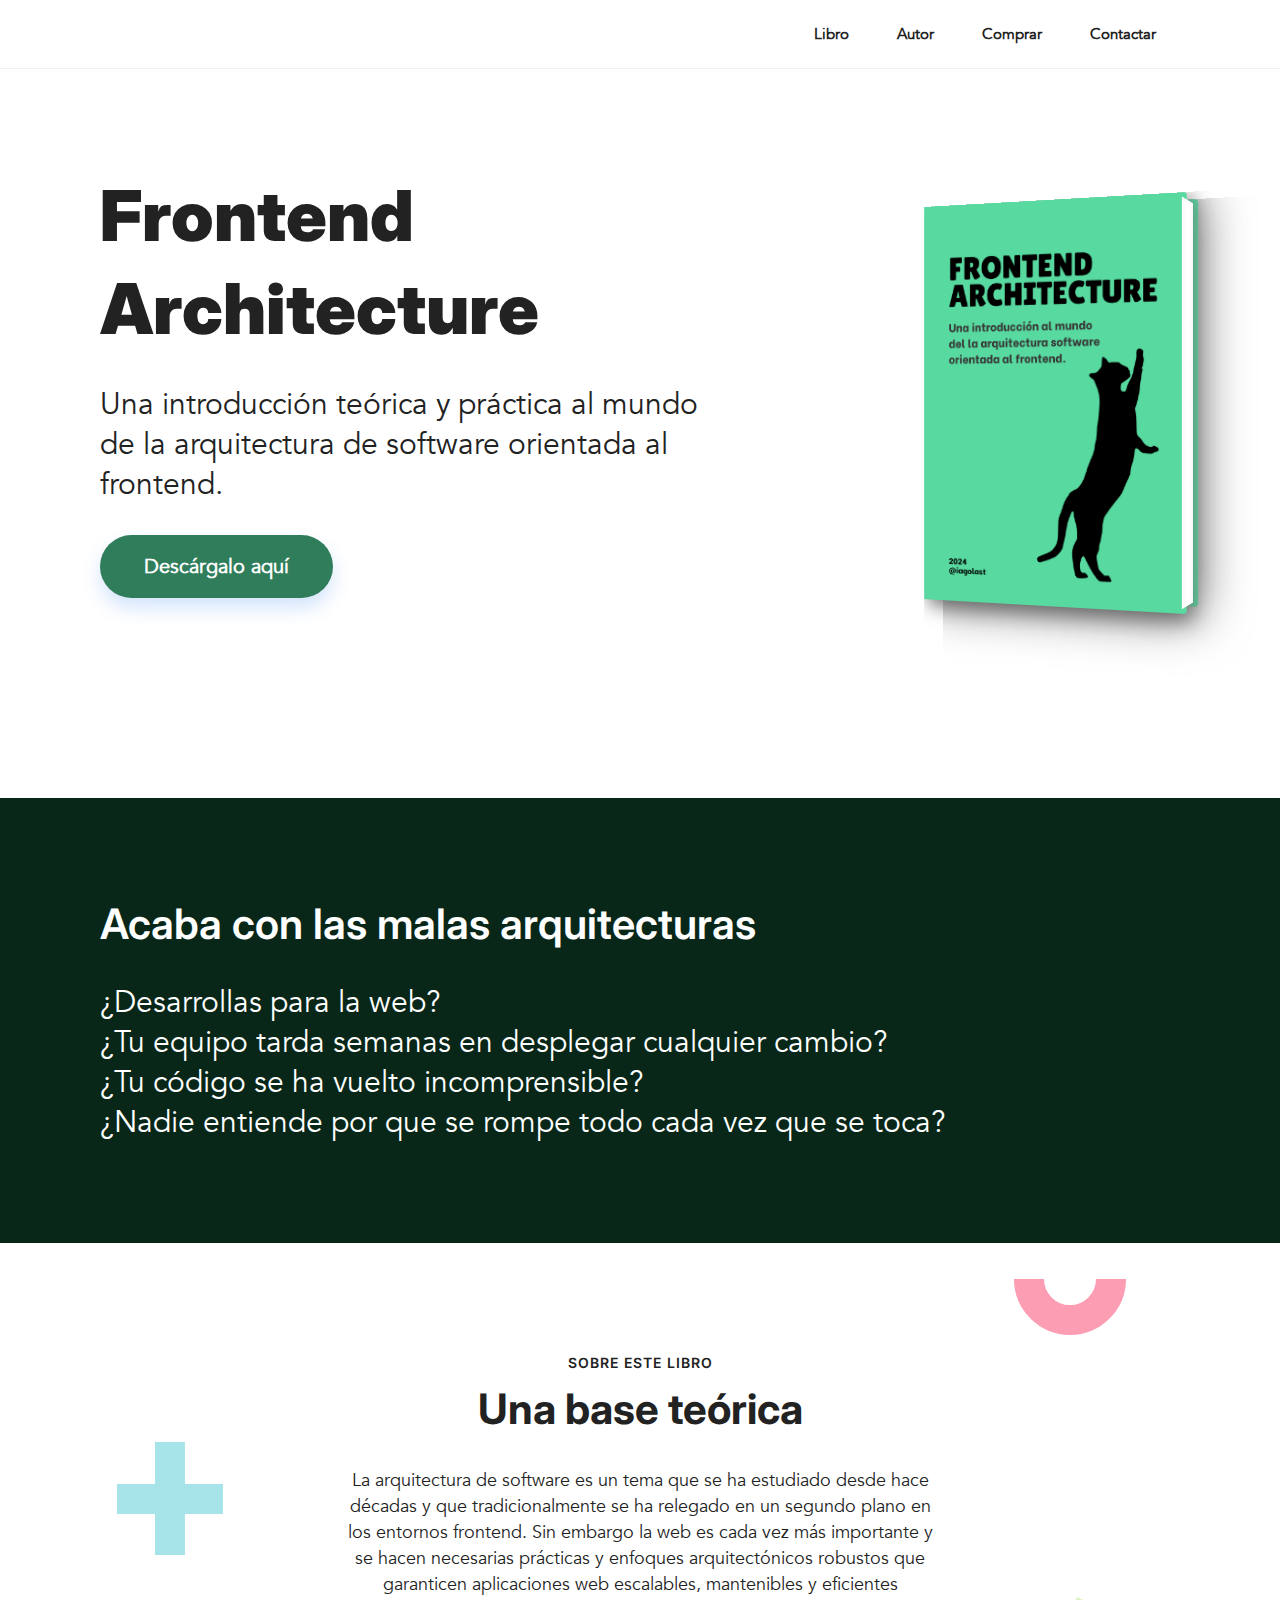
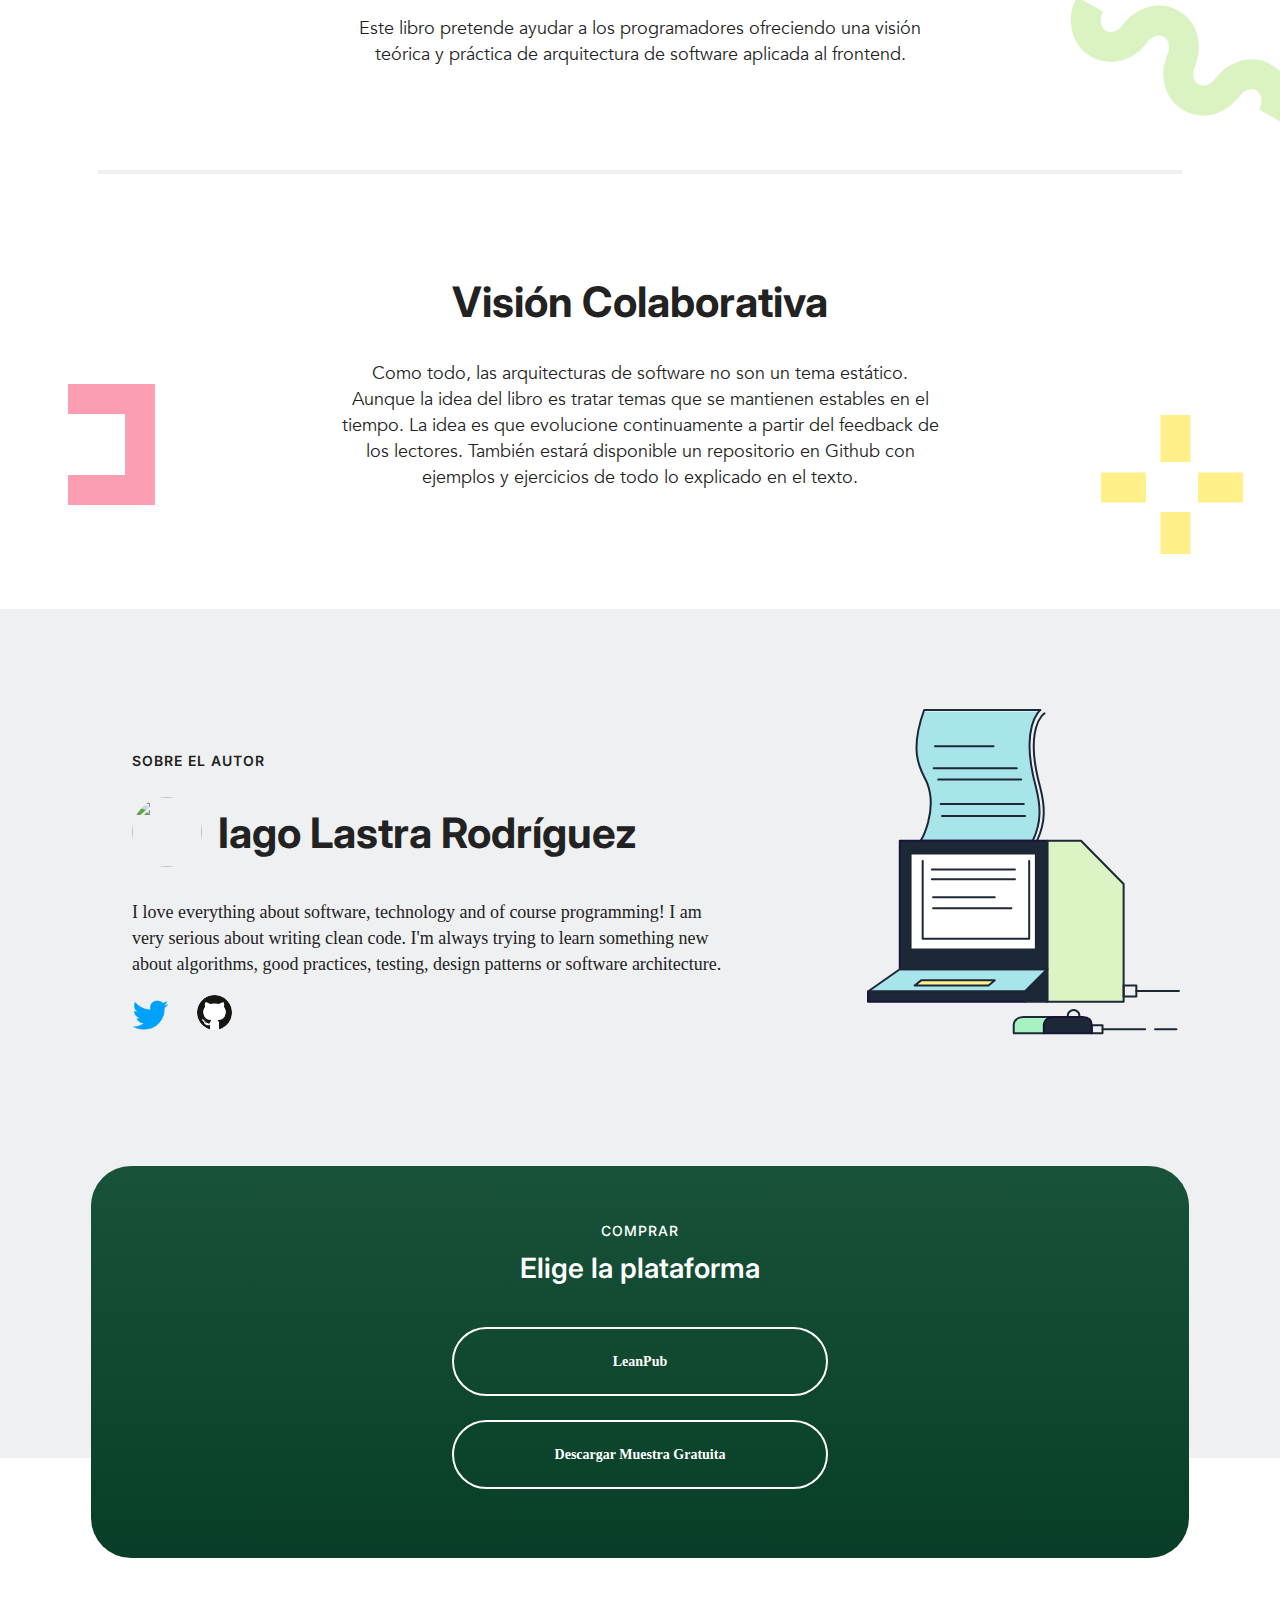
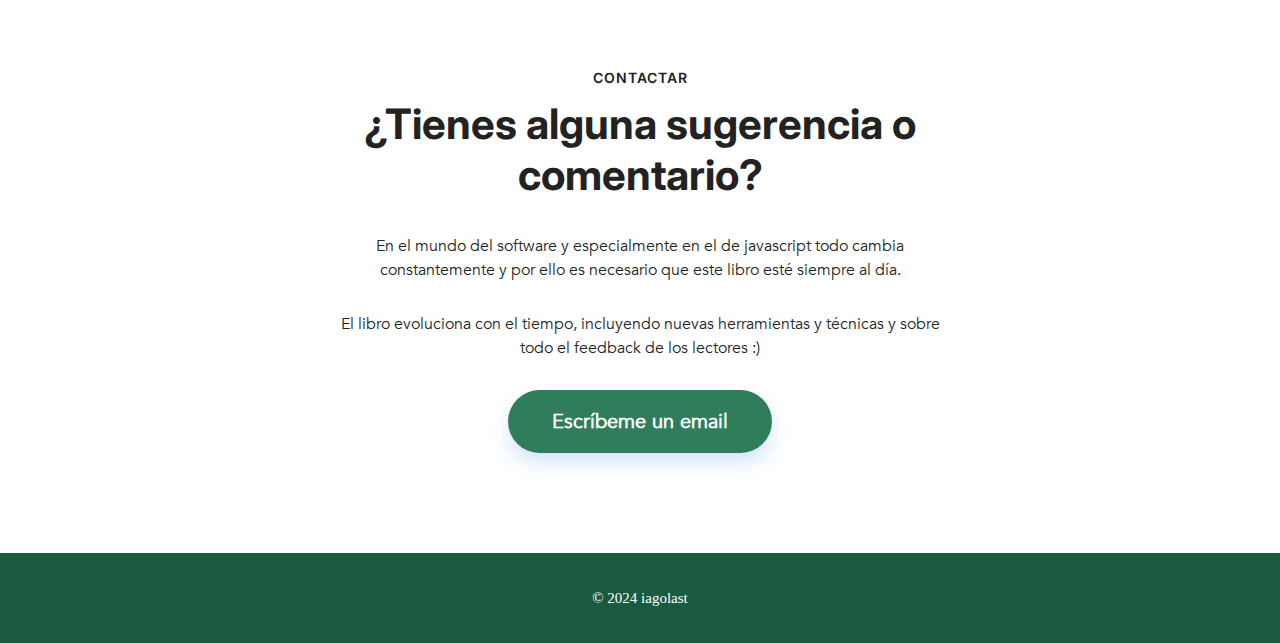
==== commit 55c52ba2: "feat: First commit" ====
--- a/index.html
+++ b/index.html
@@ -4,36 +4,40 @@
 <head>
     <meta charset="UTF-8">
     <meta name="viewport" content="width=device-width, initial-scale=1.0">
-    <title>Frontend Testing</title>
-    <link rel="preload" href="img/coverx2.png" as="image" />
-    <link href="fonts/Avenir.css" rel="stylesheet" type="text/css" />
+    <title>Frontend Architecture</title>
+
+    <link rel="preload" href="static/img/coverx2.png" as="image" />
+    <link href="static/fonts/Avenir.css" rel="stylesheet" type="text/css" />
     <link href="https://fonts.googleapis.com/css2?family=Inter:wght@400;500;600;700&display=swap" rel="stylesheet">
+
     <meta name="description"
         content="¿Quieres aprender a escribir tests pero no sabes por dónde empezar? ¡Este es tu Libro!">
+
     <meta name=”robots” content="index, follow">
     <meta name="twitter:card" content="summary_large_image">
     <meta name="twitter:site" content="@iagolast">
     <meta name="twitter:creator" content="@iagolast">
-    <meta name="twitter:title" content="Frontend Testing">
+    <meta name="twitter:title" content="Frontend Architecture">
     <meta name="twitter:description"
         content="¿Quieres aprender a escribir tests pero no sabes por dónde empezar? ¡Este es tu Libro!">
     <meta name="twitter:image" content="https://frontend-testing.org/image.png">
     <meta name="theme-color" content="#24a855">
-    <link rel="apple-touch-icon" sizes="57x57" href="/icons/apple-icon-57x57.png">
-    <link rel="apple-touch-icon" sizes="60x60" href="/icons/apple-icon-60x60.png">
-    <link rel="apple-touch-icon" sizes="72x72" href="/icons/apple-icon-72x72.png">
-    <link rel="apple-touch-icon" sizes="76x76" href="/icons/apple-icon-76x76.png">
-    <link rel="apple-touch-icon" sizes="114x114" href="/icons/apple-icon-114x114.png">
-    <link rel="apple-touch-icon" sizes="120x120" href="/icons/apple-icon-120x120.png">
-    <link rel="apple-touch-icon" sizes="144x144" href="/icons/apple-icon-144x144.png">
-    <link rel="apple-touch-icon" sizes="152x152" href="/icons/apple-icon-152x152.png">
-    <link rel="apple-touch-icon" sizes="180x180" href="/icons/apple-icon-180x180.png">
-    <link rel="icon" type="image/png" sizes="192x192" href="/icons/android-icon-192x192.png">
-    <link rel="icon" type="image/png" sizes="32x32" href="/icons/favicon-32x32.png">
-    <link rel="icon" type="image/png" sizes="96x96" href="/icons/favicon-96x96.png">
-    <link rel="icon" type="image/png" sizes="16x16" href="/icons/favicon-16x16.png">
-    <meta property="og:title" content="Frontend Testing" />
-    <meta property="og:site_name" content="Frontend Testing" />
+
+    <link rel="apple-touch-icon" sizes="57x57" href="static/icons/apple-icon-57x57.png">
+    <link rel="apple-touch-icon" sizes="60x60" href="static/icons/apple-icon-60x60.png">
+    <link rel="apple-touch-icon" sizes="72x72" href="static/icons/apple-icon-72x72.png">
+    <link rel="apple-touch-icon" sizes="76x76" href="static/icons/apple-icon-76x76.png">
+    <link rel="apple-touch-icon" sizes="114x114" href="static/icons/apple-icon-114x114.png">
+    <link rel="apple-touch-icon" sizes="120x120" href="static/icons/apple-icon-120x120.png">
+    <link rel="apple-touch-icon" sizes="144x144" href="static/icons/apple-icon-144x144.png">
+    <link rel="apple-touch-icon" sizes="152x152" href="static/icons/apple-icon-152x152.png">
+    <link rel="apple-touch-icon" sizes="180x180" href="static/icons/apple-icon-180x180.png">
+    <link rel="icon" type="image/png" sizes="192x192" href="static/icons/android-icon-192x192.png">
+    <link rel="icon" type="image/png" sizes="32x32" href="static/icons/favicon-32x32.png">
+    <link rel="icon" type="image/png" sizes="96x96" href="static/icons/favicon-96x96.png">
+    <link rel="icon" type="image/png" sizes="16x16" href="static/icons/favicon-16x16.png">
+    <meta property="og:title" content="Frontend Architecture" />
+    <meta property="og:site_name" content="Frontend Architecture" />
     <meta property="og:description"
         content="¿Quieres aprender a escribir tests pero no sabes por dónde empezar? ¡Este es tu Libro!" />
     <meta property="og:image" content="https://frontend-testing.org/image.png">
@@ -46,7 +50,7 @@
         }
 
         header {
-            border-bottom: 4px solid #EEF0F1;
+            border-bottom: 1px solid #EEF0F1;
         }
 
         header nav ul {
@@ -91,7 +95,7 @@
         }
 
         section.dark {
-            background: #1D2837;
+            background: #082719;
             color: #fff;
         }
 
@@ -138,7 +142,7 @@
             font-size: 50px;
             letter-spacing: 0;
             line-height: 60px;
-            font-weight: 600;
+            font-weight: 900;
         }
 
         .First_book {
@@ -162,7 +166,7 @@
         .First_Button {
             border-radius: 54.5px;
             padding: 22px 44px;
-            background-color: #4791F6;
+            background-color: #2f7d5b;
             box-shadow: 0 10px 20px -1px rgba(20, 110, 233, 0.2);
             color: #FFFFFF;
             font-family: "Avenir Book";
@@ -271,7 +275,7 @@
             line-height: 26px;
         }
 
-        .Author img[src="img/info.svg"] {
+        .Author img[src="static/img/info.svg"] {
             display: none;
         }
 
@@ -286,7 +290,7 @@
             color: white;
             position: relative;
             max-width: 1098px;
-            background: linear-gradient(180deg, #333E4E 0%, #1D2837 100%);
+            background: linear-gradient(180deg, #185239 0%, #083e27 100%);
             margin: auto;
             bottom: -100px;
             z-index: 1;
@@ -355,7 +359,7 @@
 
         footer {
             color: #fff;
-            background: #1D2837;
+            background: #1a5a3f;
             text-align: center;
             padding: 32px;
             font-family: Avenir;
@@ -431,11 +435,11 @@
                 margin: -16px;
             }
 
-            .First_book img {
+            /* .First_book img {
                 display: block;
                 margin: -16px;
                 width: 100%;
-            }
+            } */
 
             .Second {
                 padding-top: 100px;
@@ -481,27 +485,27 @@
                 position: absolute;
             }
 
-            .About img[src="img/1.svg"] {
+            .About img[src="static/img/1.svg"] {
                 right: -128px;
                 bottom: -64px;
             }
 
-            .About img[src="img/2.svg"] {
+            .About img[src="static/img/2.svg"] {
                 top: -64px;
                 right: 54px;
             }
 
-            .About img[src="img/3.svg"] {
+            .About img[src="static/img/3.svg"] {
                 left: 16px;
                 top: 30%;
             }
 
-            .About img[src="img/4.svg"] {
+            .About img[src="static/img/4.svg"] {
                 left: -32px;
                 top: 50%;
             }
 
-            .About img[src="img/5.svg"] {
+            .About img[src="static/img/5.svg"] {
                 right: -64px;
                 bottom: -64px;
             }
@@ -510,12 +514,105 @@
                 padding: 23px 66px;
             }
 
-            .Author img[src="img/info.svg"] {
+            .Author img[src="static/img/info.svg"] {
                 display: initial;
                 position: absolute;
                 right: 0;
                 top: 0;
             }
+        }
+    </style>
+
+    <style>
+        .book-container {
+            display: flex;
+            align-items: center;
+            justify-content: center;
+            perspective: 1300px;
+        }
+
+        @keyframes initAnimation {
+            0% {
+                transform: rotateY(0deg);
+            }
+
+            100% {
+                transform: rotateY(-20deg);
+            }
+        }
+
+        .book {
+            width: 275px;
+            height: 400px;
+            position: relative;
+            transform-style: preserve-3d;
+            transform: rotateY(-20deg);
+            transition: 1s ease;
+            animation: 1s ease 0s 1 initAnimation;
+        }
+
+        .book-container:hover .book,
+        .book-container:focus .book {
+            transform: rotateY(0deg);
+        }
+
+        .book> :first-child {
+            position: absolute;
+            top: 0;
+            left: 0;
+            background-color: red;
+            width: 275px;
+            height: 400px;
+            transform: translateZ(22.5px);
+            background-color: #57daa1;
+            border-radius: 0 4px 4px 0;
+            box-shadow: 5px 5px 20px #666;
+        }
+
+        .book::before {
+            position: absolute;
+            content: ' ';
+            background-color: blue;
+            left: 0;
+            top: 4px;
+            width: 43px;
+            height: 392px;
+            transform: translateX(248.5px) rotateY(90deg);
+            background: linear-gradient(90deg,
+                    #fff 0%,
+                    #f9f9f9 5%,
+                    #fff 10%,
+                    #f9f9f9 15%,
+                    #fff 20%,
+                    #f9f9f9 25%,
+                    #fff 30%,
+                    #f9f9f9 35%,
+                    #fff 40%,
+                    #f9f9f9 45%,
+                    #fff 50%,
+                    #f9f9f9 55%,
+                    #fff 60%,
+                    #f9f9f9 65%,
+                    #fff 70%,
+                    #f9f9f9 75%,
+                    #fff 80%,
+                    #f9f9f9 85%,
+                    #fff 90%,
+                    #f9f9f9 95%,
+                    #fff 100%);
+        }
+
+        .book::after {
+            position: absolute;
+            top: 0;
+            left: 0;
+            content: ' ';
+            width: 275px;
+            height: 400px;
+            transform: translateZ(-22.5px);
+            background-color: #57daa1;
+            border-radius: 0 4px 4px 0;
+            box-shadow: -10px 0 50px 10px #666;
         }
     </style>
 </head>
@@ -531,14 +628,14 @@
             </ul>
         </nav>
     </header>
+
     <!-- First -->
     <section id="libro" class="First">
         <div class="First wrapper">
             <div class="First_info">
-                <h1> Frontend Testing</h1>
+                <h1> Frontend Architecture</h1>
                 <p>
-                    En este libro se explican los conceptos básicos de Testing en Front-End a través de ejemplos y casos
-                    prácticos.
+                    Una introducción teórica y práctica al mundo de la arquitectura de software orientada al frontend.
                 </p>
                 <div class="First_Buttons">
                     <a href="https://leanpub.com/frontend-testing" rel="noopener" target="_blank" class="First_Button">
@@ -546,79 +643,87 @@
                     </a>
                 </div>
                 <div class="First_book">
-                    <img width="466" height="656" src="img/coverx2.png" alt="" />
+
+                    <a class="book-container" href="" target="_blank" rel="noreferrer noopener">
+                        <div class="book">
+                            <img alt="" src="static/img/cover.png" />
+                        </div>
+                    </a>
+
                 </div>
             </div>
     </section>
-    <!--  -->
+
     <section class="Second dark">
         <div class="wrapper">
-            <div class="column">
+            <div class="">
                 <div class="Second_book">
-                    <img width="466" height="656" src="img/coverx2.png" alt="" />
+                    <a class="book-container" href="" target="_blank" rel="noreferrer noopener">
+                        <div class="book">
+                            <img alt="" src="static/img/cover.png" />
+                        </div>
+                    </a>
                 </div>
 
-                <h2>Marca la diferencia</h2>
-                <p>
-                    ¿Desarrollas para la web?
-                </p>
-
-                <p>
-                    ¿Quieres aprender a escribir tests pero no sabes por dónde empezar?
-                </p>
+                <h2>Acaba con las malas arquitecturas</h2>
+
+                <p>¿Desarrollas para la web?</p>
+                <p>¿Tu equipo tarda semanas en desplegar cualquier cambio?</p>
+                <p>¿Tu código se ha vuelto incomprensible?</p>
+                <p>¿Nadie entiende por que se rompe todo cada vez que se toca?</p>
             </div>
         </div>
     </section>
+
     <!-- About -->
     <section class="About light">
         <!--  -->
         <div class="wrapper">
             <div class="column">
                 <span> Sobre este libro</span>
+
                 <h2>
-                    Aprende con ejemplos
+                    Una base teórica
                 </h2>
 
                 <p>
-                    Los tests automáticos no son nada nuevo en el mundo del software y aunque cada vez más
-                    desarrolladores
-                    están
-                    convencidos de su utilidad, pocos escriben tests en su día a día. Las excusas son siempre las
-                    mismas: no
-                    sé
-                    hacer tests, no tengo tiempo, es algo que tengo pendiente...
+                    La arquitectura de software es un tema que se ha estudiado desde hace décadas y que tradicionalmente
+                    se ha relegado en un segundo plano en los entornos frontend.
+                    Sin embargo la web es cada vez más importante y se hacen necesarias prácticas y enfoques
+                    arquitectónicos robustos que garanticen aplicaciones web escalables, mantenibles y eficientes
                 </p>
 
                 <p>
-                    Este libro pretende acabar con todas esas excusas y enseñar a los programadores a mejorar la calidad
-                    de su código explicando mediante ejemplos qué tipos de tests existen, qué características tienen y
-                    cuándo
-                    deben de utilizarse.
+                    Este libro pretende ayudar a los programadores ofreciendo una visión teórica y práctica de
+                    arquitectura de software aplicada al frontend.
                 </p>
 
-                <img loading="lazy" src="img/1.svg" alt="" />
-                <img loading="lazy" src="img/2.svg" alt="" />
-                <img loading="lazy" src="img/3.svg" alt="" />
+                <img loading="lazy" src="static/img/1.svg" alt="" />
+                <img loading="lazy" src="static/img/2.svg" alt="" />
+                <img loading="lazy" src="static/img/3.svg" alt="" />
 
             </div>
         </div>
         <hr>
         <!--  -->
+
         <div class="wrapper">
             <div class="column">
                 <h2>Visión Colaborativa</h2>
                 <p>
-                    El libro empezó siendo una entrada en un blog y la idea es que evolucione continuamente a partir del
-                    feedback de los lectores. También estará disponible un repositorio en Github con ejemplos y
-                    ejercicios
-                    de todo lo explicado en el texto.
+                    Como todo, las arquitecturas de software no son un tema estático. Aunque la idea del libro es tratar
+                    temas que se mantienen estables en el tiempo.
+                    La idea es que evolucione continuamente a partir del feedback de los lectores. También estará
+                    disponible un repositorio en Github con ejemplos y
+                    ejercicios de todo lo explicado en el texto.
                 </p>
 
-                <img loading="lazy" src="img/4.svg" alt="" />
-                <img loading="lazy" src="img/5.svg" alt="" />
+                <img loading="lazy" src="static/img/4.svg" alt="" />
+                <img loading="lazy" src="static/img/5.svg" alt="" />
             </div>
         </div>
     </section>
+
     <!-- Author -->
     <section id="autor" class="Author">
         <div class="wrapper">
@@ -636,34 +741,30 @@
                 </p>
                 <div class="Author_social">
                     <a rel="noopener" target="_blank" href="https://twitter.com/iagolast">
-                        <img width="37" height="30" loading="lazy" alt="Twitter" src="img/twitter.svg" />
+                        <img width="37" height="30" loading="lazy" alt="Twitter" src="static/img/twitter.svg" />
                     </a>
                     <a rel="noopener" target="_blank" href="https://iagolast.github.io">
-                        <img width="35" height="35" alt="Github" src="img/github.svg" />
+                        <img width="35" height="35" alt="Github" src="static/img/github.svg" />
                     </a>
                 </div>
             </div>
-            <img loading="lazy" src="img/info.svg" alt="" />
+            <img loading="lazy" src="static/img/info.svg" alt="" />
         </div>
 
         <div id="comprar" class="Buy">
             <span> Comprar </span>
             <h2> Elige la plataforma</h2>
             <div class="Buy_buttons">
-                <!-- <a class="Buy_button"> Amazon (Comming soon)</a> -->
-                <a rel="noopener" href="https://leanpub.com/frontend-testing" target="_blank" class="Buy_button">
+                <a rel="noopener" href="https://leanpub.com/frontend-architecture" target="_blank" class="Buy_button">
                     LeanPub</a>
-
-                <a rel="noopener" href="https://www.amazon.es/Frontend-Testing-Iago-Lastra/dp/B0959MMDCQ"
-                    target="_blank" class="Buy_button">
-                    Amazon (Físico & Kindle)</a>
-
-                <a rel="noopener" href="https://samples.leanpub.com/frontend-testing-sample.pdf" class="Buy_button">
+                <a rel="noopener" href="https://samples.leanpub.com/frontend-architecture-sample.pdf"
+                    class="Buy_button">
                     Descargar Muestra Gratuita
                 </a>
             </div>
         </div>
     </section>
+
     <!--  -->
     <section id="contactar" class="Contact">
         <div class="wrapper column">
@@ -685,12 +786,7 @@
     </section>
 
     <footer>
-        <span> © 2022 iagolast - </span>
-        <span>
-            Designed by
-            <a rel="noopener noreferrer" href="https://stefaniacasal.com" target="_blank"> stefaniacasal.com</a>
-        </span>
-
+        <span> © 2024 iagolast </span>
     </footer>
 
 
--- a/static/fonts/Avenir.css
+++ b/static/fonts/Avenir.css
@@ -0,0 +1,7 @@
+@font-face {
+  font-family: "Avenir Book";
+  font-display: swap;
+  src: url("./avenir.eot") format("embedded-opentype"),
+    url("./avenir.woff2") format("woff2"), url("./avenir.woff") format("woff"),
+    url("./avenir.ttf") format("truetype");
+}
